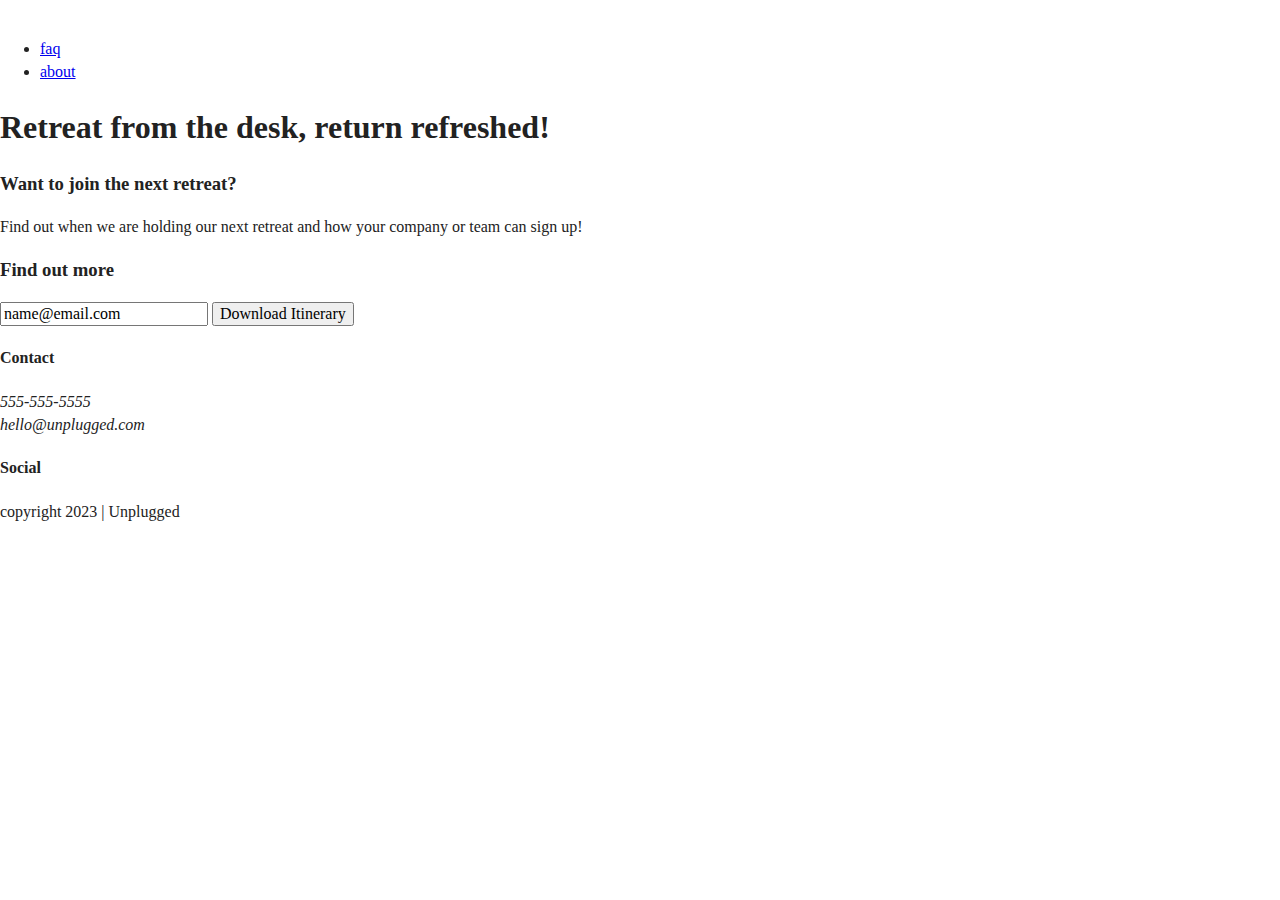
==== index.html @ 39cfd079 "code up half of the Homepage html" ====
<!doctype html>
<html class="no-js" lang="">

<head>
  <meta charset="utf-8">
  <title>Unplugged Retreat</title>
  <meta name="description" content="">
  <meta name="viewport" content="width=device-width, initial-scale=1">

  <meta property="og:title" content="">
  <meta property="og:type" content="">
  <meta property="og:url" content="">
  <meta property="og:image" content="">

  <link rel="manifest" href="site.webmanifest">
  <link rel="apple-touch-icon" href="icon.png">
  <!-- Place favicon.ico in the root directory -->

  <link rel="stylesheet" href="css/normalize.css">
  <link rel="stylesheet" href="css/main.css">

  <meta name="theme-color" content="#fafafa">
</head>

<body>

  <!-- Add your site or application content here -->

  <!-- header and navigation -->
  <header>
    <div class="content-wrapper">
      <a href="#">
        <img src="#" alt="">
      </a>
    <div class="header-divider">
      <nav>
        <ul>
          <li><a href="faq/index.html">faq</a></li>
          <li><a href="about/index.html">about</a></li>
        </ul>
      </nav>
    </div>
  </div>
  </header>
 
  <!-- header and navigation end here -->

  <!-- main, section and aside -->
  <main>
    <section class="hero-area">
      <div class="content-wrapper">
        <h1>Retreat from the desk, return refreshed!</h1>
      </div>
    </section>

    <aside>
      <div class="content-wrapper">
        <div class="form-description">
          <h3>Want to join the next retreat?</h3>
          <p>Find out when we are holding our next retreat and how your company or team can sign up!</p>
        </div>
        <div class="form">
          <h3>Find out more</h3>
          <input type="text" name="name" value="name@email.com">
          <input type="button" value="Download Itinerary">
        </div>
      </div>
    </aside>

  </main>
  <!--  main, section and aside end here-->
  <!-- footer -->
  <footer>
    <div class="content-wrapper">
      <div class="footer-content">
        <div class="contact">
          <h4>Contact</h4>
          <address>
            <p>
              555-555-5555 <br>
              hello@unplugged.com
            </p>
          </address>
        </div>
        <div class="social">
          <h4>Social</h4>
          <div class="social-icon">
            <p>
              <a href="#"></a>
            </p>
            <p>
              <a href="#"></a>
            </p>
            <p>
              <a href="#"></a>
            </p>
          </div>
        </div>
      </div>
      <div class="copyright">
        <p>copyright 2023 | Unplugged</p>
      </div>
    </div>
  </footer>
  <!-- footer end here -->
  

  <script src="js/vendor/modernizr-3.11.2.min.js"></script>
  <script src="js/plugins.js"></script>
  <script src="js/main.js"></script>

  <!-- Google Analytics: change UA-XXXXX-Y to be your site's ID. -->
  <script>
    window.ga = function () { ga.q.push(arguments) }; ga.q = []; ga.l = +new Date;
    ga('create', 'UA-XXXXX-Y', 'auto'); ga('set', 'anonymizeIp', true); ga('set', 'transport', 'beacon'); ga('send', 'pageview')
  </script>
  <script src="https://www.google-analytics.com/analytics.js" async></script>
</body>

</html>
---- css/main.css ----
/*! HTML5 Boilerplate v8.0.0 | MIT License | https://html5boilerplate.com/ */

/* main.css 2.1.0 | MIT License | https://github.com/h5bp/main.css#readme */
/*
 * What follows is the result of much research on cross-browser styling.
 * Credit left inline and big thanks to Nicolas Gallagher, Jonathan Neal,
 * Kroc Camen, and the H5BP dev community and team.
 */

/* ==========================================================================
   Base styles: opinionated defaults
   ========================================================================== */

html {
  color: #222;
  font-size: 1em;
  line-height: 1.4;
}

/*
 * Remove text-shadow in selection highlight:
 * https://twitter.com/miketaylr/status/12228805301
 *
 * Vendor-prefixed and regular ::selection selectors cannot be combined:
 * https://stackoverflow.com/a/16982510/7133471
 *
 * Customize the background color to match your design.
 */

::-moz-selection {
  background: #b3d4fc;
  text-shadow: none;
}

::selection {
  background: #b3d4fc;
  text-shadow: none;
}

/*
 * A better looking default horizontal rule
 */

hr {
  display: block;
  height: 1px;
  border: 0;
  border-top: 1px solid #ccc;
  margin: 1em 0;
  padding: 0;
}

/*
 * Remove the gap between audio, canvas, iframes,
 * images, videos and the bottom of their containers:
 * https://github.com/h5bp/html5-boilerplate/issues/440
 */

audio,
canvas,
iframe,
img,
svg,
video {
  vertical-align: middle;
}

/*
 * Remove default fieldset styles.
 */

fieldset {
  border: 0;
  margin: 0;
  padding: 0;
}

/*
 * Allow only vertical resizing of textareas.
 */

textarea {
  resize: vertical;
}

/* ==========================================================================
   Author's custom styles
   ========================================================================== */

/* ==========================================================================
   Helper classes
   ========================================================================== */

/*
 * Hide visually and from screen readers
 */

.hidden,
[hidden] {
  display: none !important;
}

/*
 * Hide only visually, but have it available for screen readers:
 * https://snook.ca/archives/html_and_css/hiding-content-for-accessibility
 *
 * 1. For long content, line feeds are not interpreted as spaces and small width
 *    causes content to wrap 1 word per line:
 *    https://medium.com/@jessebeach/beware-smushed-off-screen-accessible-text-5952a4c2cbfe
 */

.sr-only {
  border: 0;
  clip: rect(0, 0, 0, 0);
  height: 1px;
  margin: -1px;
  overflow: hidden;
  padding: 0;
  position: absolute;
  white-space: nowrap;
  width: 1px;
  /* 1 */
}

/*
 * Extends the .sr-only class to allow the element
 * to be focusable when navigated to via the keyboard:
 * https://www.drupal.org/node/897638
 */

.sr-only.focusable:active,
.sr-only.focusable:focus {
  clip: auto;
  height: auto;
  margin: 0;
  overflow: visible;
  position: static;
  white-space: inherit;
  width: auto;
}

/*
 * Hide visually and from screen readers, but maintain layout
 */

.invisible {
  visibility: hidden;
}

/*
 * Clearfix: contain floats
 *
 * For modern browsers
 * 1. The space content is one way to avoid an Opera bug when the
 *    `contenteditable` attribute is included anywhere else in the document.
 *    Otherwise it causes space to appear at the top and bottom of elements
 *    that receive the `clearfix` class.
 * 2. The use of `table` rather than `block` is only necessary if using
 *    `:before` to contain the top-margins of child elements.
 */

.clearfix::before,
.clearfix::after {
  content: " ";
  display: table;
}

.clearfix::after {
  clear: both;
}

/* ==========================================================================
   EXAMPLE Media Queries for Responsive Design.
   These examples override the primary ('mobile first') styles.
   Modify as content requires.
   ========================================================================== */

@media only screen and (min-width: 35em) {
  /* Style adjustments for viewports that meet the condition */
}

@media print,
  (-webkit-min-device-pixel-ratio: 1.25),
  (min-resolution: 1.25dppx),
  (min-resolution: 120dpi) {
  /* Style adjustments for high resolution devices */
}

/* ==========================================================================
   Print styles.
   Inlined to avoid the additional HTTP request:
   https://www.phpied.com/delay-loading-your-print-css/
   ========================================================================== */

@media print {
  *,
  *::before,
  *::after {
    background: #fff !important;
    color: #000 !important;
    /* Black prints faster */
    box-shadow: none !important;
    text-shadow: none !important;
  }

  a,
  a:visited {
    text-decoration: underline;
  }

  a[href]::after {
    content: " (" attr(href) ")";
  }

  abbr[title]::after {
    content: " (" attr(title) ")";
  }

  /*
   * Don't show links that are fragment identifiers,
   * or use the `javascript:` pseudo protocol
   */
  a[href^="#"]::after,
  a[href^="javascript:"]::after {
    content: "";
  }

  pre {
    white-space: pre-wrap !important;
  }

  pre,
  blockquote {
    border: 1px solid #999;
    page-break-inside: avoid;
  }

  /*
   * Printing Tables:
   * https://web.archive.org/web/20180815150934/http://css-discuss.incutio.com/wiki/Printing_Tables
   */
  thead {
    display: table-header-group;
  }

  tr,
  img {
    page-break-inside: avoid;
  }

  p,
  h2,
  h3 {
    orphans: 3;
    widows: 3;
  }

  h2,
  h3 {
    page-break-after: avoid;
  }
}
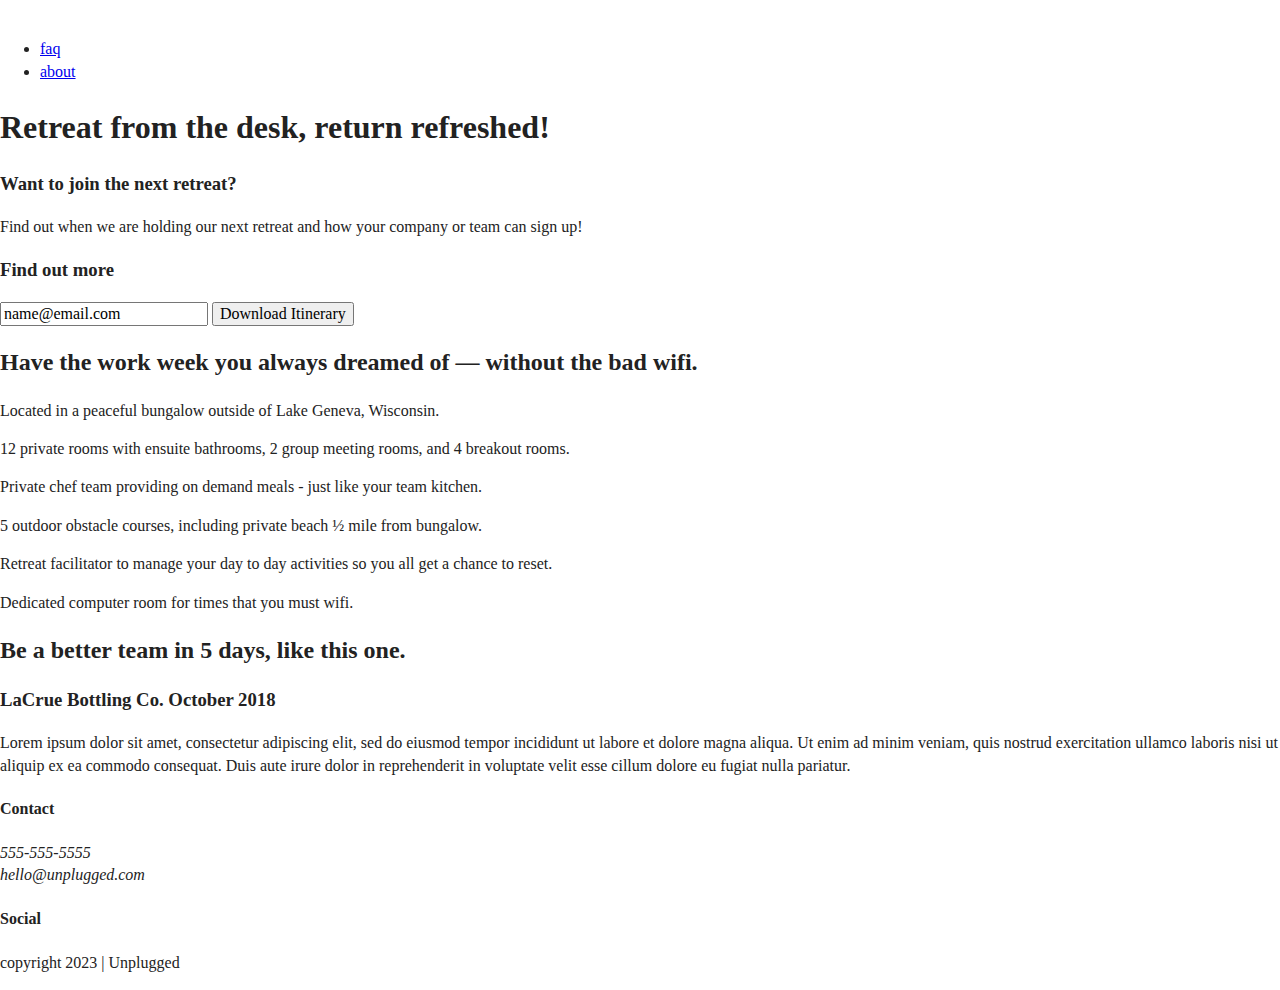
==== commit 09a93ed7: "finishing Homepage Html" ====
--- a/index.html
+++ b/index.html
@@ -67,6 +67,51 @@
       </div>
     </aside>
 
+    <section class="features">
+      <div class="content-wrapper">
+        <h2>Have the work week you always dreamed of — without the bad wifi.</h2>
+        <div class="features-items">
+          <article>
+            <p class="fontawesome-icons"></p>
+            <p class="features-items-description">Located in a peaceful bungalow outside of Lake Geneva, Wisconsin.</p>
+          </article>
+          <article>
+            <p class="fontawesome-icons"></p>
+            <p class="features-items-description">12 private rooms with ensuite bathrooms, 2 group meeting rooms, and 4 breakout rooms.
+            </p>
+          </article>
+          <article>
+            <p class="fontawesome-icons">Private chef team providing on demand meals - just like your team kitchen.</p>
+            <p class="features-items-description">5 outdoor obstacle courses, including private beach ½ mile from bungalow.
+            </p>
+          </article>
+          <article>
+            <p class="fontawesome-icons">Retreat facilitator to manage your day to day activities so you all get a chance to reset.
+            </p>
+            <p class="features-items-description">Dedicated computer room for times that you must wifi.</p>
+          </article>
+        </div>
+      </div>
+    </section>
+
+    <section class="reviews">
+      <div class="content-wrapper">
+        <h2>Be a better team in 5 days, like this one. </h2>
+        <article>
+          <h3>LaCrue Bottling Co.
+            October 2018</h3>
+            <p>Lorem ipsum dolor sit amet, consectetur adipiscing elit, sed do eiusmod tempor incididunt ut labore et dolore magna aliqua. Ut enim ad minim veniam, quis nostrud exercitation ullamco laboris nisi ut aliquip ex ea commodo consequat. Duis aute irure dolor in reprehenderit in voluptate velit esse cillum dolore eu fugiat nulla pariatur.
+            </p>
+        </article>
+      </div>
+
+    </section>
+    
+
+   
+
+
+
   </main>
   <!--  main, section and aside end here-->
   <!-- footer -->
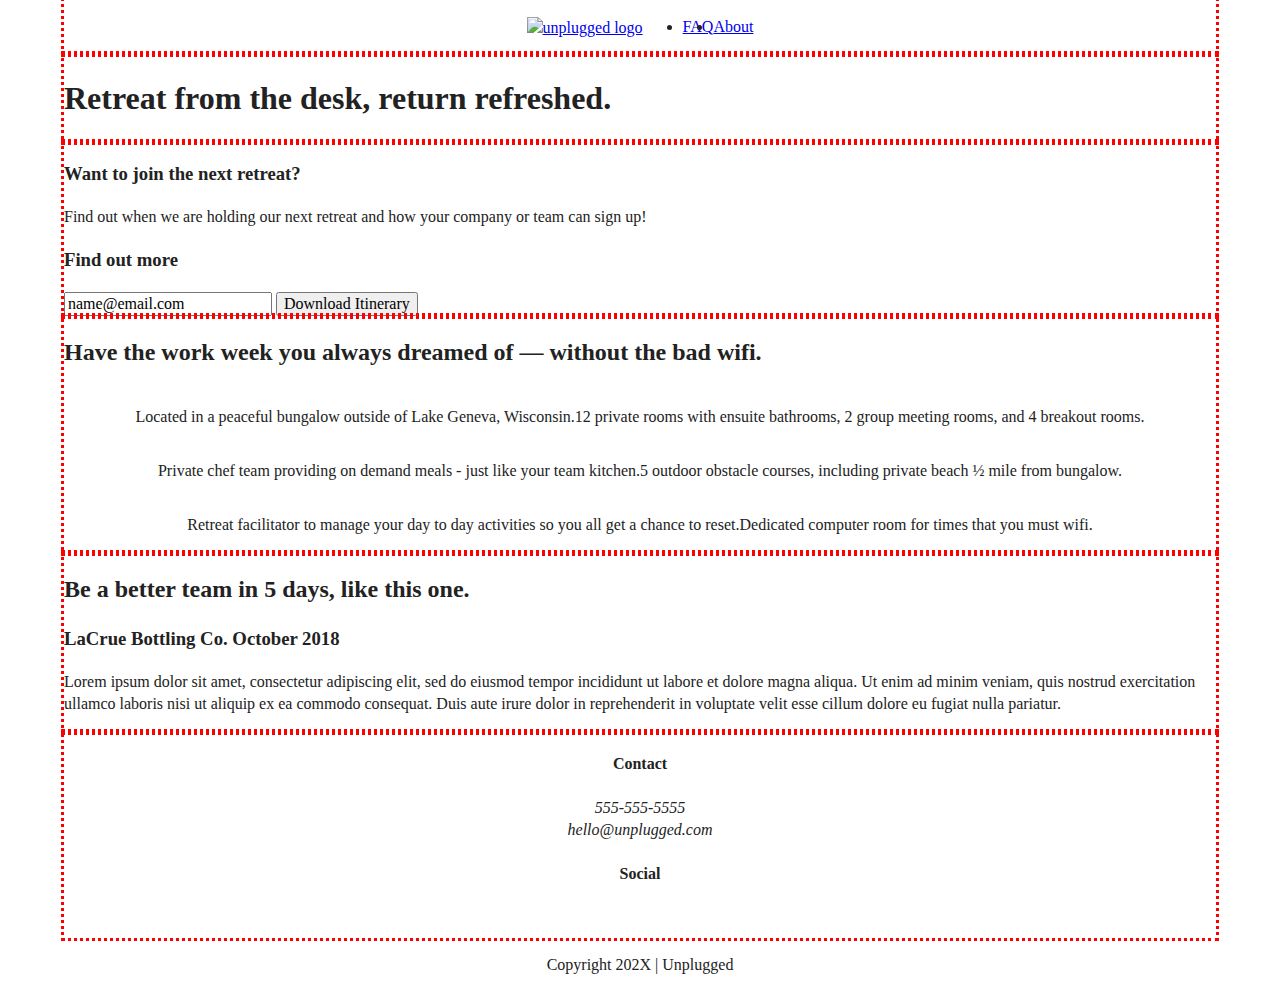
==== commit 7c18d3da: "style the layout with flexbox" ====
--- a/index.html
+++ b/index.html
@@ -1,16 +1,12 @@
 <!doctype html>
-<html class="no-js" lang="">
+<html class="no-js" lang="en">
 
 <head>
   <meta charset="utf-8">
+  <meta http-equiv="x-ua-compatible" content="ie=edge">
   <title>Unplugged Retreat</title>
   <meta name="description" content="">
-  <meta name="viewport" content="width=device-width, initial-scale=1">
-
-  <meta property="og:title" content="">
-  <meta property="og:type" content="">
-  <meta property="og:url" content="">
-  <meta property="og:image" content="">
+  <meta name="viewport" content="width=device-width, initial-scale=1, shrink-to-fit=no">
 
   <link rel="manifest" href="site.webmanifest">
   <link rel="apple-touch-icon" href="icon.png">
@@ -18,38 +14,34 @@
 
   <link rel="stylesheet" href="css/normalize.css">
   <link rel="stylesheet" href="css/main.css">
-
-  <meta name="theme-color" content="#fafafa">
 </head>
 
 <body>
+  <!--[if lte IE 9]>
+    <p class="browserupgrade">You are using an <strong>outdated</strong> browser. Please <a href="https://browsehappy.com/">upgrade your browser</a> to improve your experience and security.</p>
+  <![endif]-->
 
   <!-- Add your site or application content here -->
-
-  <!-- header and navigation -->
   <header>
     <div class="content-wrapper">
       <a href="#">
-        <img src="#" alt="">
+        <img src="" alt="unplugged logo">
       </a>
-    <div class="header-divider">
+      <div class="header-divider"></div>
       <nav>
         <ul>
-          <li><a href="faq/index.html">faq</a></li>
-          <li><a href="about/index.html">about</a></li>
+          <li><a href="faq/index.html">FAQ</a></li>
+          <li><a href="about/index.html">About</a></li>
         </ul>
       </nav>
     </div>
-  </div>
   </header>
- 
-  <!-- header and navigation end here -->
 
-  <!-- main, section and aside -->
   <main>
+
     <section class="hero-area">
       <div class="content-wrapper">
-        <h1>Retreat from the desk, return refreshed!</h1>
+        <h1>Retreat from the desk, return refreshed.</h1>
       </div>
     </section>
 
@@ -57,7 +49,9 @@
       <div class="content-wrapper">
         <div class="form-description">
           <h3>Want to join the next retreat?</h3>
-          <p>Find out when we are holding our next retreat and how your company or team can sign up!</p>
+          <p>
+            Find out when we are holding our next retreat and how your company or team can sign up!
+          </p>
         </div>
         <div class="form">
           <h3>Find out more</h3>
@@ -65,6 +59,7 @@
           <input type="button" value="Download Itinerary">
         </div>
       </div>
+      <!-- aside content wrapper ends -->
     </aside>
 
     <section class="features">
@@ -72,23 +67,46 @@
         <h2>Have the work week you always dreamed of — without the bad wifi.</h2>
         <div class="features-items">
           <article>
-            <p class="fontawesome-icons"></p>
-            <p class="features-items-description">Located in a peaceful bungalow outside of Lake Geneva, Wisconsin.</p>
-          </article>
-          <article>
-            <p class="fontawesome-icons"></p>
-            <p class="features-items-description">12 private rooms with ensuite bathrooms, 2 group meeting rooms, and 4 breakout rooms.
+            <p class="fontawesome-icon">
+            </p>
+            <p class="features-item-description">
+              Located in a peaceful bungalow outside of Lake Geneva, Wisconsin.
             </p>
           </article>
           <article>
-            <p class="fontawesome-icons">Private chef team providing on demand meals - just like your team kitchen.</p>
-            <p class="features-items-description">5 outdoor obstacle courses, including private beach ½ mile from bungalow.
+            <p class="fontawesome-icon">
+            </p>
+            <p class="features-item-description">
+              12 private rooms with ensuite bathrooms, 2 group meeting rooms, and 4 breakout rooms.
             </p>
           </article>
           <article>
-            <p class="fontawesome-icons">Retreat facilitator to manage your day to day activities so you all get a chance to reset.
+            <p class="fontawesome-icon">
             </p>
-            <p class="features-items-description">Dedicated computer room for times that you must wifi.</p>
+            <p class="features-item-description">
+              Private chef team providing on demand meals - just like your team kitchen.
+            </p>
+          </article>
+          <article>
+            <p class="fontawesome-icon">
+            </p>
+            <p class="features-item-description">
+              5 outdoor obstacle courses, including private beach ½ mile from bungalow.
+            </p>
+          </article>
+          <article>
+            <p class="fontawesome-icon">
+            </p>
+            <p class="features-item-description">
+              Retreat facilitator to manage your day to day activities so you all get a chance to reset.
+            </p>
+          </article>
+          <article>
+            <p class="fontawesome-icon">
+            </p>
+            <p class="features-item-description">
+              Dedicated computer room for times that you must wifi.
+            </p>
           </article>
         </div>
       </div>
@@ -96,25 +114,24 @@
 
     <section class="reviews">
       <div class="content-wrapper">
-        <h2>Be a better team in 5 days, like this one. </h2>
+        <h2>Be a better team in 5 days, like this one.</h2>
         <article>
-          <h3>LaCrue Bottling Co.
-            October 2018</h3>
-            <p>Lorem ipsum dolor sit amet, consectetur adipiscing elit, sed do eiusmod tempor incididunt ut labore et dolore magna aliqua. Ut enim ad minim veniam, quis nostrud exercitation ullamco laboris nisi ut aliquip ex ea commodo consequat. Duis aute irure dolor in reprehenderit in voluptate velit esse cillum dolore eu fugiat nulla pariatur.
+          <div>
+            <h3>LaCrue Bottling Co. October 2018</h3>
+            <p>
+              Lorem ipsum dolor sit amet, consectetur adipiscing elit, sed do eiusmod tempor incididunt ut labore et
+              dolore magna aliqua. Ut enim ad minim veniam, quis nostrud exercitation ullamco laboris nisi ut aliquip ex
+              ea commodo consequat. Duis aute irure dolor
+              in reprehenderit in voluptate velit esse cillum dolore eu fugiat nulla pariatur.
             </p>
+          </div>
         </article>
       </div>
-
     </section>
-    
-
-   
-
-
 
   </main>
-  <!--  main, section and aside end here-->
-  <!-- footer -->
+  <!-- main wrapper -->
+
   <footer>
     <div class="content-wrapper">
       <div class="footer-content">
@@ -122,44 +139,54 @@
           <h4>Contact</h4>
           <address>
             <p>
-              555-555-5555 <br>
+              555-555-5555<br>
               hello@unplugged.com
             </p>
           </address>
         </div>
         <div class="social">
           <h4>Social</h4>
-          <div class="social-icon">
+          <div class="social-icons">
             <p>
-              <a href="#"></a>
+              <a href="https://www.facebook.com/Skillcrush/" target="_blank"></a>
             </p>
             <p>
-              <a href="#"></a>
+              <a href="https://twitter.com/Skillcrush" target="_blank"></a>
             </p>
             <p>
-              <a href="#"></a>
+              <a href="https://www.instagram.com/skillcrush/" target="_blank"></a>
             </p>
           </div>
         </div>
       </div>
-      <div class="copyright">
-        <p>copyright 2023 | Unplugged</p>
-      </div>
+      <!-- footer content ends -->
+    </div>
+    <!--footer content-wrapper ends-->
+    <div class="copyright">
+      <p>Copyright 202X | Unplugged</p>
     </div>
   </footer>
-  <!-- footer end here -->
-  
 
-  <script src="js/vendor/modernizr-3.11.2.min.js"></script>
+  <script src="js/vendor/modernizr-3.6.0.min.js"></script>
+  <script src="https://code.jquery.com/jquery-3.3.1.min.js"
+    integrity="sha256-FgpCb/KJQlLNfOu91ta32o/NMZxltwRo8QtmkMRdAu8=" crossorigin="anonymous"></script>
+  <script>
+    window.jQuery || document.write('<script src="js/vendor/jquery-3.3.1.min.js"><\/script>')
+  </script>
   <script src="js/plugins.js"></script>
   <script src="js/main.js"></script>
 
   <!-- Google Analytics: change UA-XXXXX-Y to be your site's ID. -->
   <script>
-    window.ga = function () { ga.q.push(arguments) }; ga.q = []; ga.l = +new Date;
-    ga('create', 'UA-XXXXX-Y', 'auto'); ga('set', 'anonymizeIp', true); ga('set', 'transport', 'beacon'); ga('send', 'pageview')
+    window.ga = function () {
+      ga.q.push(arguments)
+    };
+    ga.q = [];
+    ga.l = +new Date;
+    ga('create', 'UA-XXXXX-Y', 'auto');
+    ga('send', 'pageview')
   </script>
-  <script src="https://www.google-analytics.com/analytics.js" async></script>
+  <script src="https://www.google-analytics.com/analytics.js" async defer></script>
 </body>
 
-</html>
+</html>--- a/css/main.css
+++ b/css/main.css
@@ -86,7 +86,115 @@
 /* ==========================================================================
    Author's custom styles
    ========================================================================== */
-
+   .content-wrapper {
+    outline: 3px dotted red;
+    width: 90%;
+   }
+   /*----------Base Header - Footer Styles-----*/
+   header {
+    display: flex;
+    justify-content: center;
+  }
+  
+  header .content-wrapper {
+    display: flex;
+    justify-content: center;
+    align-items: center;
+    flex-flow: row wrap;
+  }
+  
+  header nav ul {
+    display: flex;
+    justify-content: space-around;
+  }
+  
+  footer {
+    display: flex;
+    flex-direction: column;
+    align-items: center;
+    text-align: center;
+  }
+  
+  footer .social-icons {
+    display: flex;
+    justify-content: space-around;
+    align-items: center;
+  }
+  
+  footer .social-icons p {
+    display: flex;
+    justify-content: center;
+    align-items: center;
+  }
+  
+  
+  /* -------------------- Mobile Styles - Homepage -------------------- */
+  
+  /* Hero Area */
+  
+  .hero-area {
+    display: flex;
+    justify-content: center;
+  }
+  
+  /* Aside */
+  
+  aside {
+    display: flex;
+    justify-content: center;
+  }
+  
+  /* Features */
+  
+  .features {
+    display: flex;
+    justify-content: center;
+  }
+  
+  .features .features-items {
+    display: flex;
+    justify-content: center;
+    align-items: flex-start;
+    flex-flow: row wrap;
+  }
+  
+  /* Reviews */
+  
+  .reviews {
+    display: flex;
+    justify-content: center;
+  }
+  
+  /* ==========================================================================
+     About Page
+     ========================================================================== */
+  
+  .mission {
+    display: flex;
+    justify-content: center;
+  }
+  
+  .contact-section {
+    display: flex;
+    justify-content: center;
+  }
+  
+  /* ==========================================================================
+     FAQ Page
+     ========================================================================== */
+  
+  .faq {
+    display: flex;
+    justify-content: center;
+  }
+  
+  .faq .content-wrapper {
+    display: flex;
+    justify-content: center;
+    align-items: flex-start;
+    flex-flow: row wrap;
+  }
+  
 /* ==========================================================================
    Helper classes
    ========================================================================== */
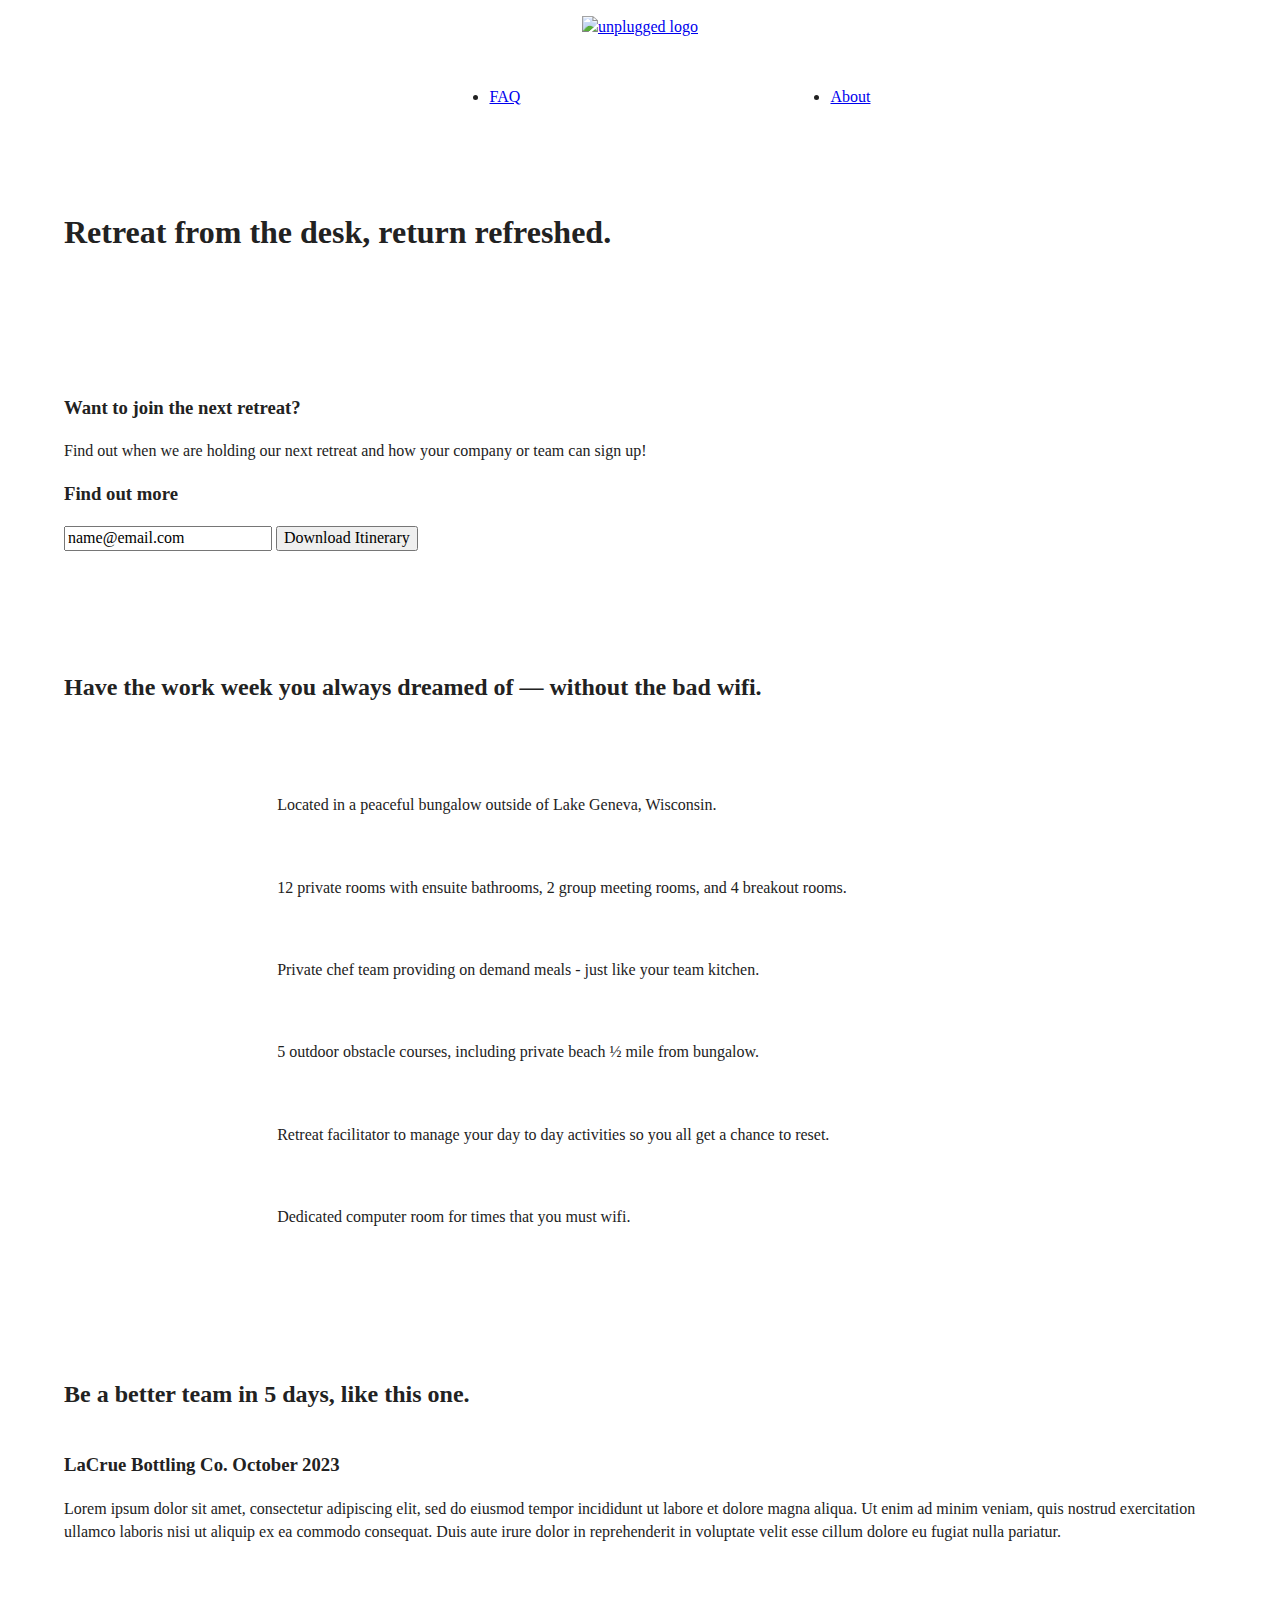
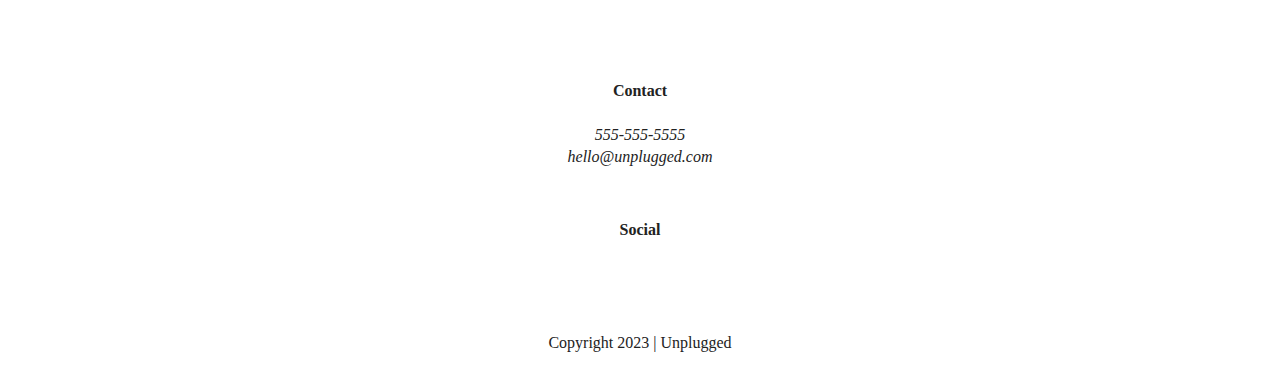
==== commit 13647445: "formating the mobile layout" ====
--- a/index.html
+++ b/index.html
@@ -117,7 +117,7 @@
         <h2>Be a better team in 5 days, like this one.</h2>
         <article>
           <div>
-            <h3>LaCrue Bottling Co. October 2018</h3>
+            <h3>LaCrue Bottling Co. October 2023</h3>
             <p>
               Lorem ipsum dolor sit amet, consectetur adipiscing elit, sed do eiusmod tempor incididunt ut labore et
               dolore magna aliqua. Ut enim ad minim veniam, quis nostrud exercitation ullamco laboris nisi ut aliquip ex
@@ -163,7 +163,7 @@
     </div>
     <!--footer content-wrapper ends-->
     <div class="copyright">
-      <p>Copyright 202X | Unplugged</p>
+      <p>Copyright 2023 | Unplugged</p>
     </div>
   </footer>
 
--- a/css/main.css
+++ b/css/main.css
@@ -1,6 +1,5 @@
-/*! HTML5 Boilerplate v8.0.0 | MIT License | https://html5boilerplate.com/ */
+/*! HTML5 Boilerplate v6.1.0 | MIT License | https://html5boilerplate.com/ */
 
-/* main.css 2.1.0 | MIT License | https://github.com/h5bp/main.css#readme */
 /*
  * What follows is the result of much research on cross-browser styling.
  * Credit left inline and big thanks to Nicolas Gallagher, Jonathan Neal,
@@ -11,89 +10,102 @@
    Base styles: opinionated defaults
    ========================================================================== */
 
-html {
-  color: #222;
-  font-size: 1em;
-  line-height: 1.4;
-}
-
-/*
- * Remove text-shadow in selection highlight:
- * https://twitter.com/miketaylr/status/12228805301
- *
- * Vendor-prefixed and regular ::selection selectors cannot be combined:
- * https://stackoverflow.com/a/16982510/7133471
- *
- * Customize the background color to match your design.
- */
-
-::-moz-selection {
-  background: #b3d4fc;
-  text-shadow: none;
-}
-
-::selection {
-  background: #b3d4fc;
-  text-shadow: none;
-}
-
-/*
- * A better looking default horizontal rule
- */
-
-hr {
-  display: block;
-  height: 1px;
-  border: 0;
-  border-top: 1px solid #ccc;
-  margin: 1em 0;
-  padding: 0;
-}
-
-/*
- * Remove the gap between audio, canvas, iframes,
- * images, videos and the bottom of their containers:
- * https://github.com/h5bp/html5-boilerplate/issues/440
- */
-
-audio,
-canvas,
-iframe,
-img,
-svg,
-video {
-  vertical-align: middle;
-}
-
-/*
- * Remove default fieldset styles.
- */
-
-fieldset {
-  border: 0;
-  margin: 0;
-  padding: 0;
-}
-
-/*
- * Allow only vertical resizing of textareas.
- */
-
-textarea {
-  resize: vertical;
-}
-
-/* ==========================================================================
-   Author's custom styles
-   ========================================================================== */
-   .content-wrapper {
-    outline: 3px dotted red;
+   html {
+    color: #222;
+    font-size: 1em;
+    line-height: 1.4;
+  }
+  
+  /*
+   * Remove text-shadow in selection highlight:
+   * https://twitter.com/miketaylr/status/12228805301
+   *
+   * Vendor-prefixed and regular ::selection selectors cannot be combined:
+   * https://stackoverflow.com/a/16982510/7133471
+   *
+   * Customize the background color to match your design.
+   */
+  
+  ::-moz-selection {
+    background: #b3d4fc;
+    text-shadow: none;
+  }
+  
+  ::selection {
+    background: #b3d4fc;
+    text-shadow: none;
+  }
+  
+  /*
+   * A better looking default horizontal rule
+   */
+  
+  hr {
+    display: block;
+    height: 1px;
+    border: 0;
+    border-top: 1px solid #ccc;
+    margin: 1em 0;
+    padding: 0;
+  }
+  
+  /*
+   * Remove the gap between audio, canvas, iframes,
+   * images, videos and the bottom of their containers:
+   * https://github.com/h5bp/html5-boilerplate/issues/440
+   */
+  
+  audio,
+  canvas,
+  iframe,
+  img,
+  svg,
+  video {
+    vertical-align: middle;
+  }
+  
+  /*
+   * Remove default fieldset styles.
+   */
+  
+  fieldset {
+    border: 0;
+    margin: 0;
+    padding: 0;
+  }
+  
+  /*
+   * Allow only vertical resizing of textareas.
+   */
+  
+  textarea {
+    resize: vertical;
+  }
+  
+  /* ==========================================================================
+     Browser Upgrade Prompt
+     ========================================================================== */
+  
+  .browserupgrade {
+    margin: 0.2em 0;
+    background: #ccc;
+    color: #000;
+    padding: 0.2em 0;
+  }
+  
+  /* ==========================================================================
+     Author's custom styles
+     ========================================================================== */
+  .content-wrapper {
     width: 90%;
-   }
-   /*----------Base Header - Footer Styles-----*/
-   header {
-    display: flex;
-    justify-content: center;
+    margin: 50px 0;
+  }
+  
+  /* -------------------- Base Header - Footer Styles -------------------- */
+  header {
+    display: flex;
+    justify-content: center;
+    padding: 15px 0;
   }
   
   header .content-wrapper {
@@ -101,11 +113,23 @@
     justify-content: center;
     align-items: center;
     flex-flow: row wrap;
+    margin: 0;
+  }
+  
+  .header-divider {
+    width: 100%;
+    height: 1px;
+    margin: 10px 0 20px 0;
+  }
+  
+  header nav {
+    width: 60%;
   }
   
   header nav ul {
     display: flex;
     justify-content: space-around;
+    width: 100%;
   }
   
   footer {
@@ -115,6 +139,18 @@
     text-align: center;
   }
   
+  footer p {
+    margin: 0;
+  }
+  
+  footer .content-wrapper {
+    width: 55%;
+  }
+  
+  footer .contact {
+    margin-bottom: 50px;
+  }
+  
   footer .social-icons {
     display: flex;
     justify-content: space-around;
@@ -127,6 +163,9 @@
     align-items: center;
   }
   
+  footer .copyright {
+    margin: 20px 0;
+  }
   
   /* -------------------- Mobile Styles - Homepage -------------------- */
   
@@ -149,6 +188,15 @@
   .features {
     display: flex;
     justify-content: center;
+  }
+  
+  .features h2 {
+    margin-bottom: 60px;
+  }
+  
+  .features article {
+    width: 63%;
+    margin: 30px 0;
   }
   
   .features .features-items {
@@ -158,6 +206,10 @@
     flex-flow: row wrap;
   }
   
+  .features p {
+    margin: 0;
+  }
+  
   /* Reviews */
   
   .reviews {
@@ -165,6 +217,15 @@
     justify-content: center;
   }
   
+  .reviews h2 {
+    margin-bottom: 40px;
+  }
+  
+  .reviews h3 {
+    width: 55%;
+    margin: 20px 0;
+  }
+  
   /* ==========================================================================
      About Page
      ========================================================================== */
@@ -177,6 +238,10 @@
   .contact-section {
     display: flex;
     justify-content: center;
+  }
+  
+  .contact-content p {
+    margin: 0;
   }
   
   /* ==========================================================================
@@ -193,179 +258,192 @@
     justify-content: center;
     align-items: flex-start;
     flex-flow: row wrap;
-  }
-  
-/* ==========================================================================
-   Helper classes
-   ========================================================================== */
-
-/*
- * Hide visually and from screen readers
- */
-
-.hidden,
-[hidden] {
-  display: none !important;
-}
-
-/*
- * Hide only visually, but have it available for screen readers:
- * https://snook.ca/archives/html_and_css/hiding-content-for-accessibility
- *
- * 1. For long content, line feeds are not interpreted as spaces and small width
- *    causes content to wrap 1 word per line:
- *    https://medium.com/@jessebeach/beware-smushed-off-screen-accessible-text-5952a4c2cbfe
- */
-
-.sr-only {
-  border: 0;
-  clip: rect(0, 0, 0, 0);
-  height: 1px;
-  margin: -1px;
-  overflow: hidden;
-  padding: 0;
-  position: absolute;
-  white-space: nowrap;
-  width: 1px;
-  /* 1 */
-}
-
-/*
- * Extends the .sr-only class to allow the element
- * to be focusable when navigated to via the keyboard:
- * https://www.drupal.org/node/897638
- */
-
-.sr-only.focusable:active,
-.sr-only.focusable:focus {
-  clip: auto;
-  height: auto;
-  margin: 0;
-  overflow: visible;
-  position: static;
-  white-space: inherit;
-  width: auto;
-}
-
-/*
- * Hide visually and from screen readers, but maintain layout
- */
-
-.invisible {
-  visibility: hidden;
-}
-
-/*
- * Clearfix: contain floats
- *
- * For modern browsers
- * 1. The space content is one way to avoid an Opera bug when the
- *    `contenteditable` attribute is included anywhere else in the document.
- *    Otherwise it causes space to appear at the top and bottom of elements
- *    that receive the `clearfix` class.
- * 2. The use of `table` rather than `block` is only necessary if using
- *    `:before` to contain the top-margins of child elements.
- */
-
-.clearfix::before,
-.clearfix::after {
-  content: " ";
-  display: table;
-}
-
-.clearfix::after {
-  clear: both;
-}
-
-/* ==========================================================================
-   EXAMPLE Media Queries for Responsive Design.
-   These examples override the primary ('mobile first') styles.
-   Modify as content requires.
-   ========================================================================== */
-
-@media only screen and (min-width: 35em) {
-  /* Style adjustments for viewports that meet the condition */
-}
-
-@media print,
+    margin: 50px 0 0 0;
+  }
+  
+  .faq h2 {
+    margin-bottom: 40px;
+  }
+  
+  .faq-content {
+    margin-bottom: 50px;
+  }
+  
+  
+  /* ==========================================================================
+     Helper classes
+     ========================================================================== */
+  
+  /*
+   * Hide visually and from screen readers
+   */
+  
+  .hidden {
+    display: none !important;
+  }
+  
+  /*
+   * Hide only visually, but have it available for screen readers:
+   * https://snook.ca/archives/html_and_css/hiding-content-for-accessibility
+   *
+   * 1. For long content, line feeds are not interpreted as spaces and small width
+   *    causes content to wrap 1 word per line:
+   *    https://medium.com/@jessebeach/beware-smushed-off-screen-accessible-text-5952a4c2cbfe
+   */
+  
+  .visuallyhidden {
+    border: 0;
+    clip: rect(0 0 0 0);
+    height: 1px;
+    margin: -1px;
+    overflow: hidden;
+    padding: 0;
+    position: absolute;
+    width: 1px;
+    white-space: nowrap;
+    /* 1 */
+  }
+  
+  /*
+   * Extends the .visuallyhidden class to allow the element
+   * to be focusable when navigated to via the keyboard:
+   * https://www.drupal.org/node/897638
+   */
+  
+  .visuallyhidden.focusable:active,
+  .visuallyhidden.focusable:focus {
+    clip: auto;
+    height: auto;
+    margin: 0;
+    overflow: visible;
+    position: static;
+    width: auto;
+    white-space: inherit;
+  }
+  
+  /*
+   * Hide visually and from screen readers, but maintain layout
+   */
+  
+  .invisible {
+    visibility: hidden;
+  }
+  
+  /*
+   * Clearfix: contain floats
+   *
+   * For modern browsers
+   * 1. The space content is one way to avoid an Opera bug when the
+   *    `contenteditable` attribute is included anywhere else in the document.
+   *    Otherwise it causes space to appear at the top and bottom of elements
+   *    that receive the `clearfix` class.
+   * 2. The use of `table` rather than `block` is only necessary if using
+   *    `:before` to contain the top-margins of child elements.
+   */
+  
+  .clearfix:before,
+  .clearfix:after {
+    content: " ";
+    /* 1 */
+    display: table;
+    /* 2 */
+  }
+  
+  .clearfix:after {
+    clear: both;
+  }
+  
+  /* ==========================================================================
+     EXAMPLE Media Queries for Responsive Design.
+     These examples override the primary ('mobile first') styles.
+     Modify as content requires.
+     ========================================================================== */
+  
+  @media only screen and (min-width: 35em) {
+    /* Style adjustments for viewports that meet the condition */
+  }
+  
+  @media print,
   (-webkit-min-device-pixel-ratio: 1.25),
   (min-resolution: 1.25dppx),
   (min-resolution: 120dpi) {
-  /* Style adjustments for high resolution devices */
-}
-
-/* ==========================================================================
-   Print styles.
-   Inlined to avoid the additional HTTP request:
-   https://www.phpied.com/delay-loading-your-print-css/
-   ========================================================================== */
-
-@media print {
-  *,
-  *::before,
-  *::after {
-    background: #fff !important;
-    color: #000 !important;
-    /* Black prints faster */
-    box-shadow: none !important;
-    text-shadow: none !important;
-  }
-
-  a,
-  a:visited {
-    text-decoration: underline;
-  }
-
-  a[href]::after {
-    content: " (" attr(href) ")";
-  }
-
-  abbr[title]::after {
-    content: " (" attr(title) ")";
-  }
-
-  /*
-   * Don't show links that are fragment identifiers,
-   * or use the `javascript:` pseudo protocol
-   */
-  a[href^="#"]::after,
-  a[href^="javascript:"]::after {
-    content: "";
-  }
-
-  pre {
-    white-space: pre-wrap !important;
-  }
-
-  pre,
-  blockquote {
-    border: 1px solid #999;
-    page-break-inside: avoid;
-  }
-
-  /*
-   * Printing Tables:
-   * https://web.archive.org/web/20180815150934/http://css-discuss.incutio.com/wiki/Printing_Tables
-   */
-  thead {
-    display: table-header-group;
-  }
-
-  tr,
-  img {
-    page-break-inside: avoid;
-  }
-
-  p,
-  h2,
-  h3 {
-    orphans: 3;
-    widows: 3;
-  }
-
-  h2,
-  h3 {
-    page-break-after: avoid;
-  }
-}
-
+    /* Style adjustments for high resolution devices */
+  }
+  
+  /* ==========================================================================
+     Print styles.
+     Inlined to avoid the additional HTTP request:
+     https://www.phpied.com/delay-loading-your-print-css/
+     ========================================================================== */
+  
+  @media print {
+  
+    *,
+    *:before,
+    *:after {
+      background: transparent !important;
+      color: #000 !important;
+      /* Black prints faster */
+      -webkit-box-shadow: none !important;
+      box-shadow: none !important;
+      text-shadow: none !important;
+    }
+  
+    a,
+    a:visited {
+      text-decoration: underline;
+    }
+  
+    a[href]:after {
+      content: " ("attr(href) ")";
+    }
+  
+    abbr[title]:after {
+      content: " ("attr(title) ")";
+    }
+  
+    /*
+       * Don't show links that are fragment identifiers,
+       * or use the `javascript:` pseudo protocol
+       */
+    a[href^="#"]:after,
+    a[href^="javascript:"]:after {
+      content: "";
+    }
+  
+    pre {
+      white-space: pre-wrap !important;
+    }
+  
+    pre,
+    blockquote {
+      border: 1px solid #999;
+      page-break-inside: avoid;
+    }
+  
+    /*
+       * Printing Tables:
+       * http://css-discuss.incutio.com/wiki/Printing_Tables
+       */
+    thead {
+      display: table-header-group;
+    }
+  
+    tr,
+    img {
+      page-break-inside: avoid;
+    }
+  
+    p,
+    h2,
+    h3 {
+      orphans: 3;
+      widows: 3;
+    }
+  
+    h2,
+    h3 {
+      page-break-after: avoid;
+    }
+  }
+  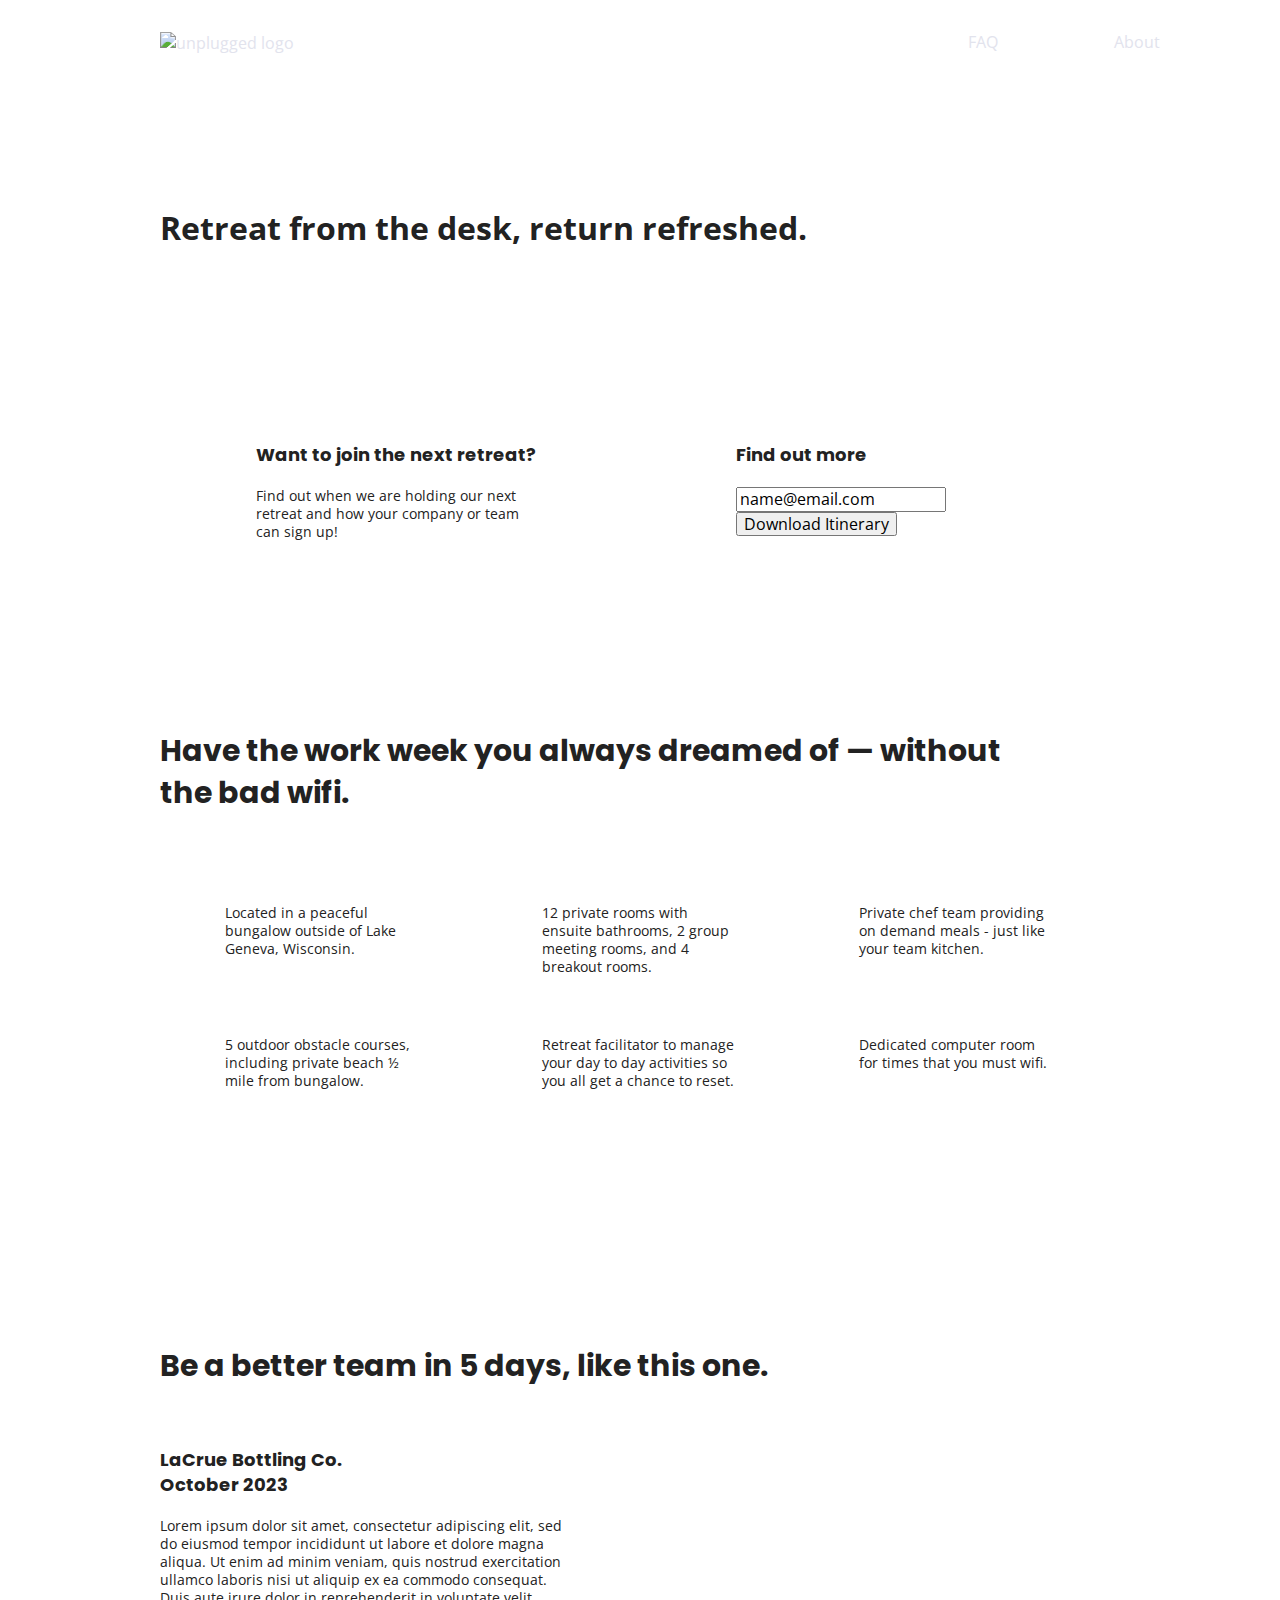
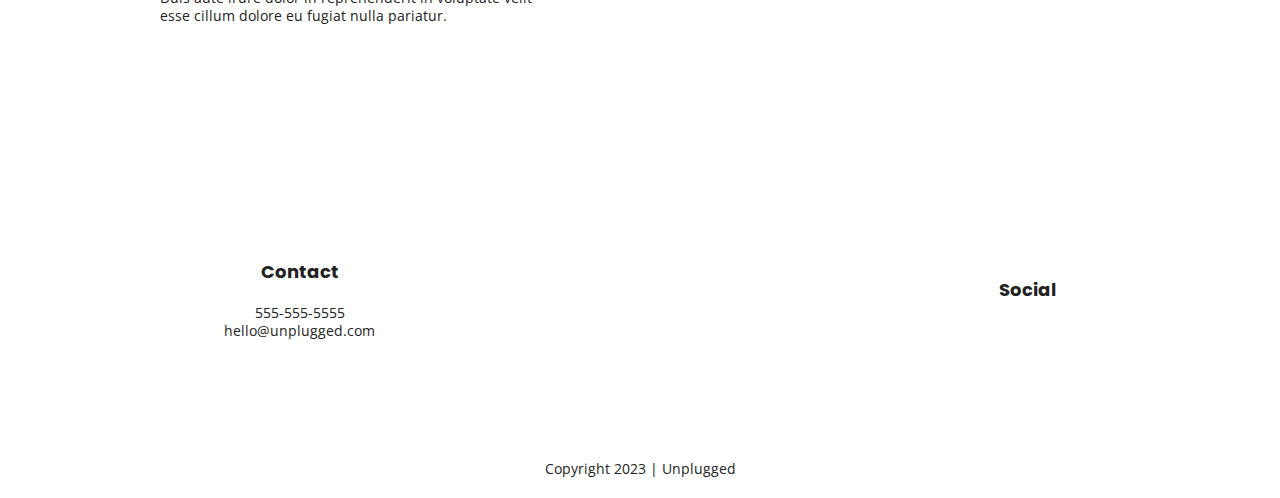
==== commit 8771e68d: "Implementing the text styles" ====
--- a/index.html
+++ b/index.html
@@ -11,6 +11,8 @@
   <link rel="manifest" href="site.webmanifest">
   <link rel="apple-touch-icon" href="icon.png">
   <!-- Place favicon.ico in the root directory -->
+<!-- Google Fonts -->
+<link href="https://fonts.googleapis.com/css?family=Open+Sans:400,700|Poppins:500,700" rel="stylesheet">
 
   <link rel="stylesheet" href="css/normalize.css">
   <link rel="stylesheet" href="css/main.css">
--- a/css/main.css
+++ b/css/main.css
@@ -96,12 +96,65 @@
   /* ==========================================================================
      Author's custom styles
      ========================================================================== */
+     
+/* General Styles */
+ 
+html {
+  font-size: 1rem;
+}
+
+ 
+body {
+  font-family: 'Open Sans', sans-serif;
+  font-size: 1em;
+  text-align: left;
+}
+ 
+ul, 
+ol {
+  list-style-type: none;
+}
+ 
+a {
+	color: #e2e3ed;
+  text-decoration: none;
+}
+ 
+h2 {
+  font-family: 'Poppins', sans-serif;
+  font-size: 1.875em;
+}
+
+h3, 
+h4 {
+  font-family: 'Poppins', sans-serif;
+  margin: 20px 0;
+  font-size: 1.125em;
+}
+ 
+p {
+	font-size: .875em;
+  line-height: 1.285;
+}
+ 
+img {
+ 
+}
+ 
+figure {
+ 
+}
+ 
+address {
+  font-style: normal;
+}
   .content-wrapper {
     width: 90%;
     margin: 50px 0;
   }
   
   /* -------------------- Base Header - Footer Styles -------------------- */
+  
   header {
     display: flex;
     justify-content: center;
@@ -109,11 +162,11 @@
   }
   
   header .content-wrapper {
+    margin: 0;
     display: flex;
     justify-content: center;
     align-items: center;
     flex-flow: row wrap;
-    margin: 0;
   }
   
   .header-divider {
@@ -268,7 +321,6 @@
   .faq-content {
     margin-bottom: 50px;
   }
-  
   
   /* ==========================================================================
      Helper classes
@@ -359,15 +411,195 @@
      Modify as content requires.
      ========================================================================== */
   
-  @media only screen and (min-width: 35em) {
-    /* Style adjustments for viewports that meet the condition */
-  }
-  
-  @media print,
-  (-webkit-min-device-pixel-ratio: 1.25),
-  (min-resolution: 1.25dppx),
-  (min-resolution: 120dpi) {
-    /* Style adjustments for high resolution devices */
+  @media only screen and (min-width:768px) {
+    /*Tablet styles here*/
+  
+    /* General styles */
+    .content-wrapper {
+      max-width: 640px;
+      margin: 100px 0;
+    }
+  
+    /* Header */
+    header {
+      padding: 33px 0;
+    }
+  
+    header .content-wrapper {
+      width: 100%;
+      justify-content: space-between;
+    }
+  
+    header nav {
+      width: 20%;
+    }
+  
+    header nav ul {
+      justify-content: space-between;
+    }
+  
+    .header-divider {
+      display: none;
+    }
+  
+    /* Hero Area */
+  
+    /* Aside */
+    aside .content-wrapper {
+      margin: 50px 0;
+      display: flex;
+      justify-content: space-between;
+      align-content: flex-start;
+    }
+  
+    aside .content-wrapper .form-description,
+    aside .content-wrapper .form {
+      width: 40%;
+      margin: 0;
+    }
+  
+    /* Features */
+    .features article {
+      display: flex;
+      align-items: center;
+      flex-flow: column wrap;
+      flex-basis: 50%;
+    }
+  
+    .features .features-item-description {
+      width: 62%;
+    }
+  
+    /* Reviews */
+    .reviews article {
+      display: flex;
+      justify-content: space-between;
+    }
+  
+    .reviews article div {
+      width: 49%;
+    }
+  
+    /* Footer */
+    footer .content-wrapper {
+      width: 65%;
+    }
+  
+    .footer-content {
+      display: flex;
+      justify-content: space-between;
+      align-items: center;
+    }
+  
+    footer .contact {
+      margin-bottom: 0;
+    }
+  
+    footer .copyright {
+      width: 100%;
+    }
+  
+    /* ==========================================================================
+     About Page
+     ========================================================================== */
+  
+    .mission-content {
+      display: flex;
+      justify-content: space-between;
+      align-items: flex-start;
+      padding-top: 20px;
+    }
+  
+    .mission-content p {
+      width: 45%;
+    }
+  
+    .contact-section .content-wrapper h2 {
+      width: 80%;
+    }
+  
+    .contact-content {
+      display: flex;
+      justify-content: space-between;
+      align-items: flex-start;
+    }
+  
+    /* ==========================================================================
+     FAQ Page
+     ========================================================================== */
+  
+    .faq .content-wrapper {
+      justify-content: space-between;
+    }
+  
+    .faq-content {
+      flex-basis: 45%;
+    }
+  
+    .faq h2 {
+      width: 100%;
+    }
+  }
+  
+  @media only screen and (min-width:1200px) {
+    /*Desktop styles here*/
+  
+    /* General styles */
+    .content-wrapper {
+      max-width: 960px;
+    }
+  
+    /* Header */
+    header {
+      padding: 15px 0;
+    }
+  
+    /* Hero */
+    .hero-area h1 {
+      width: 80%;
+    }
+  
+    /* Aside */
+    aside .content-wrapper {
+      justify-content: space-around;
+    }
+  
+    aside .content-wrapper .form-description,
+    aside .content-wrapper .form {
+      width: 30%;
+    }
+  
+    /* Features */
+  
+    .features h2 {
+      width: 90%;
+    }
+  
+    .features article {
+      flex-basis: 33%;
+    }
+  
+    /* Reviews */
+    .reviews article div {
+      width: 42%;
+    }
+  
+    /* ==========================================================================
+    About Page
+    ========================================================================== */
+  
+    .mission h2,
+    .contact-section .content-wrapper h2 {
+      width: 95%;
+    }
+  
+    /* ==========================================================================
+    FAQ Page
+    ========================================================================== */
+    .faq h2 {
+      width: 100%;
+    }
+  
   }
   
   /* ==========================================================================
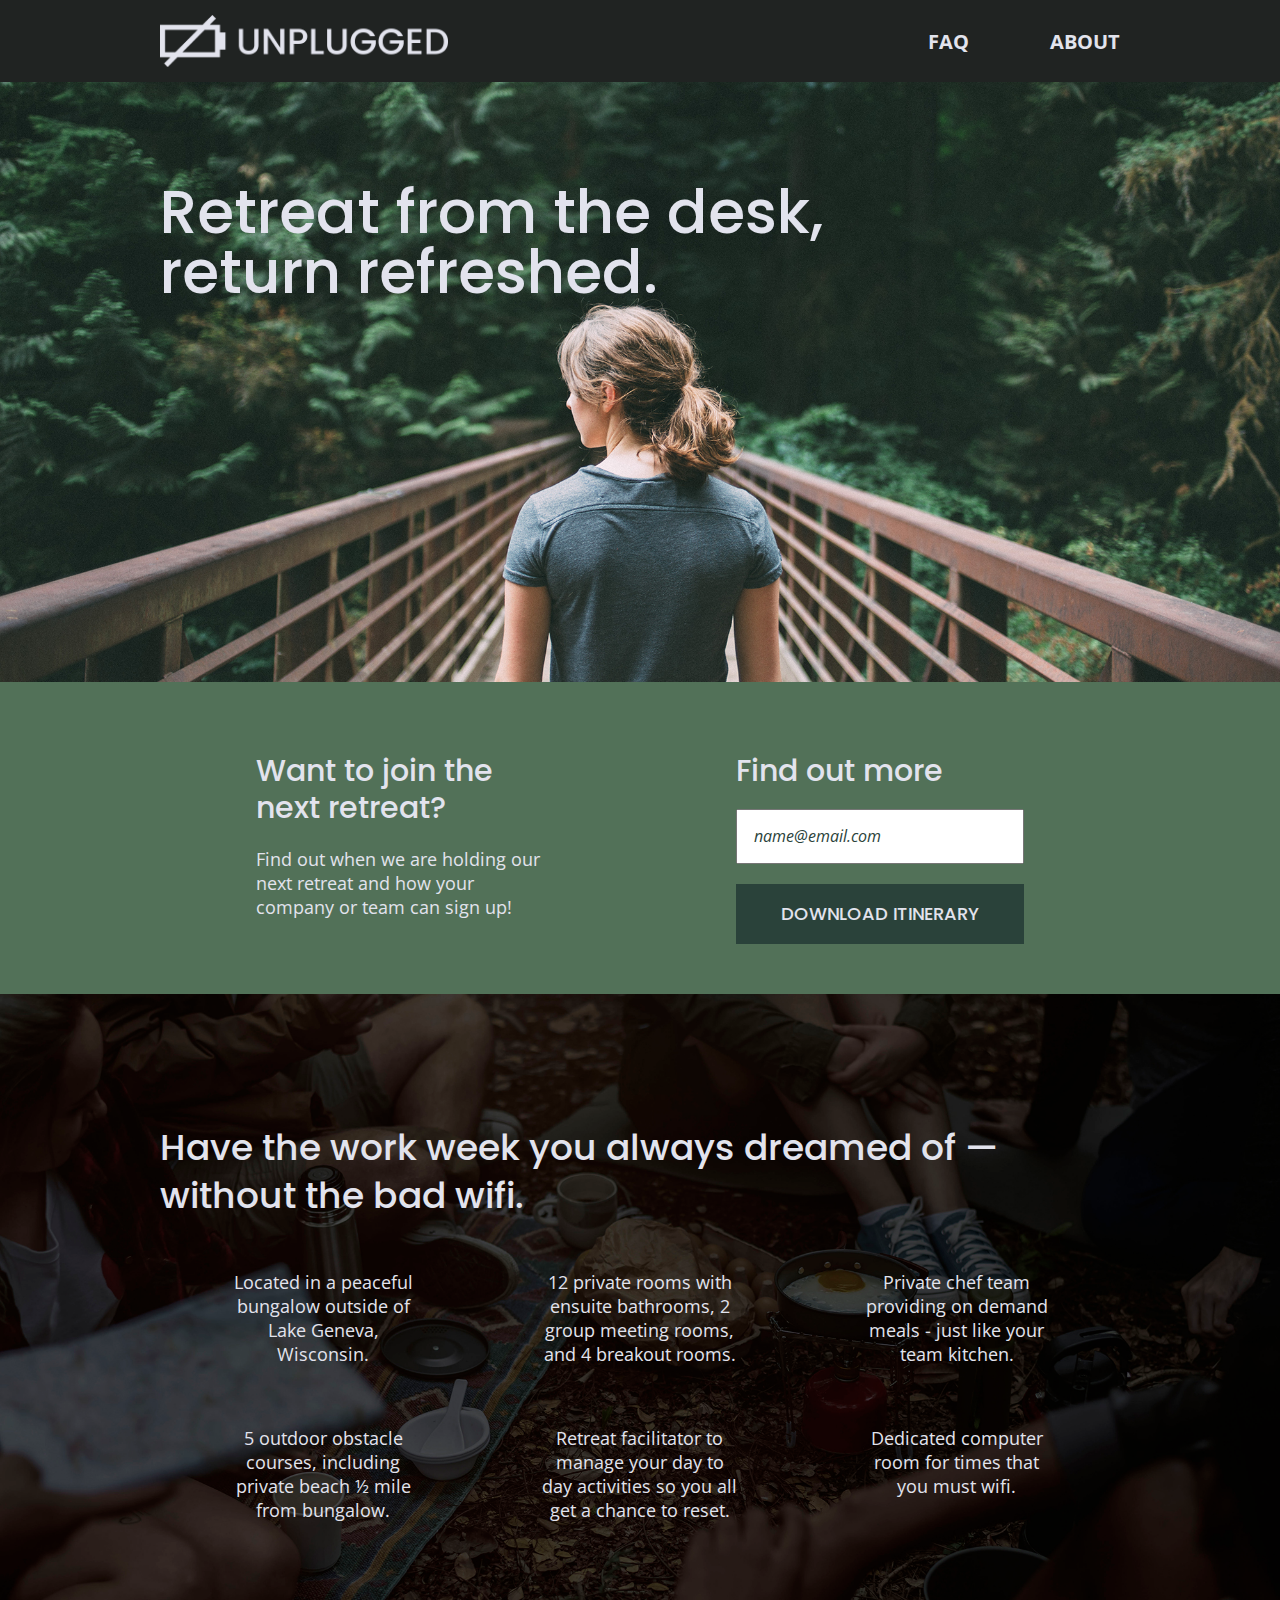
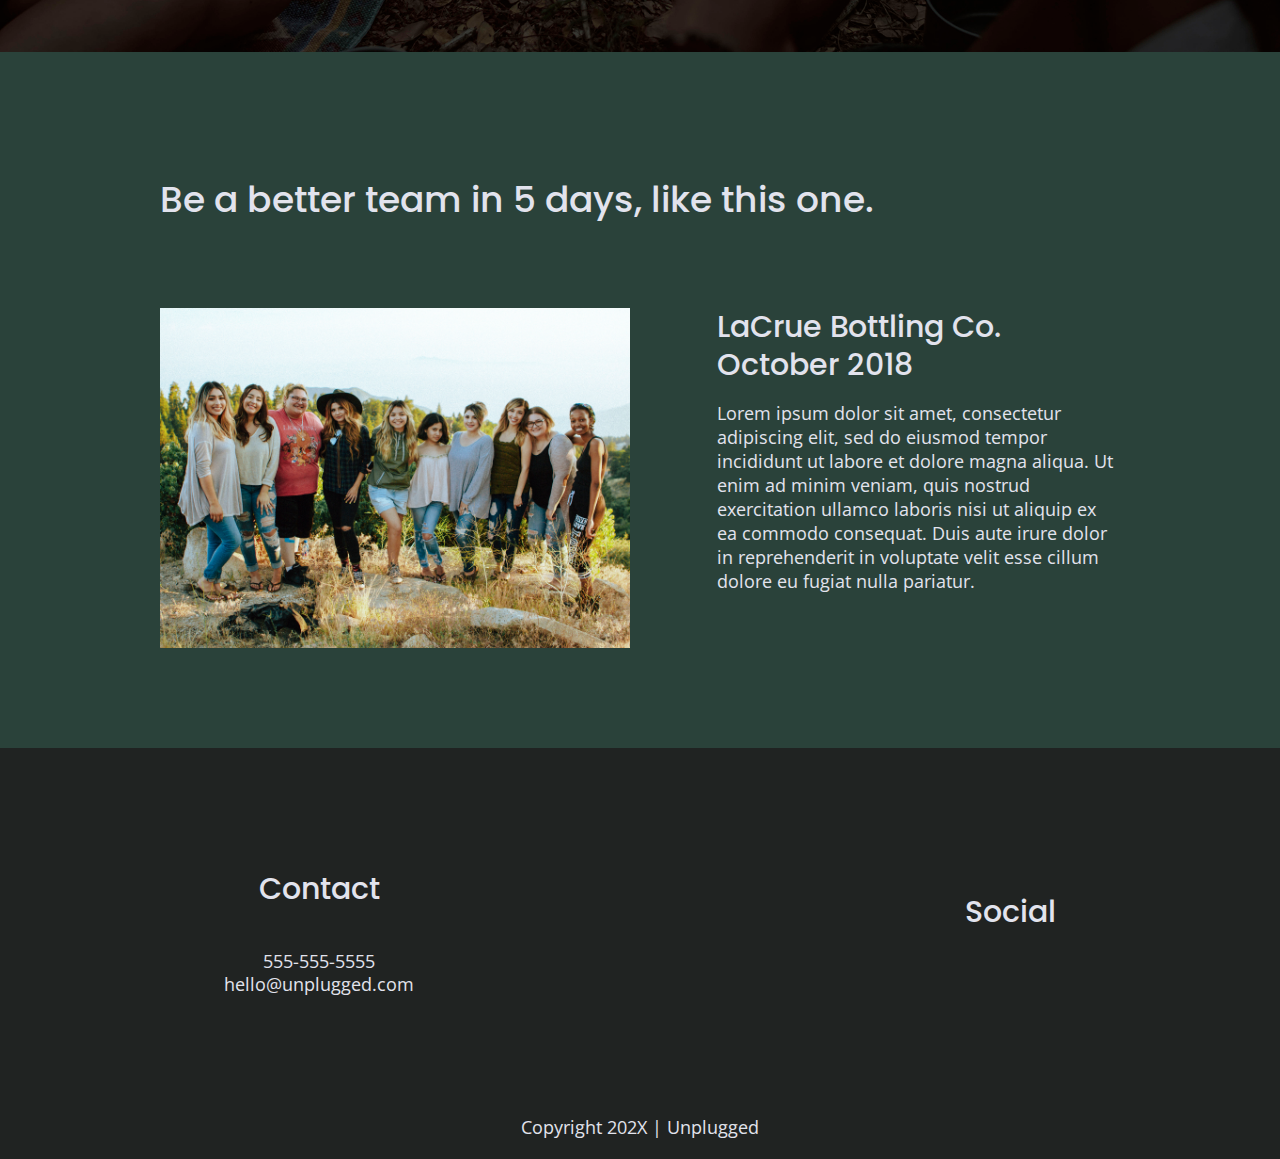
==== commit 2f974552: "Responsify those Images" ====
--- a/index.html
+++ b/index.html
@@ -11,9 +11,8 @@
   <link rel="manifest" href="site.webmanifest">
   <link rel="apple-touch-icon" href="icon.png">
   <!-- Place favicon.ico in the root directory -->
-<!-- Google Fonts -->
-<link href="https://fonts.googleapis.com/css?family=Open+Sans:400,700|Poppins:500,700" rel="stylesheet">
-
+  <!-- Google Fonts -->
+  <link href="https://fonts.googleapis.com/css?family=Open+Sans:400,700|Poppins:500,700" rel="stylesheet">
   <link rel="stylesheet" href="css/normalize.css">
   <link rel="stylesheet" href="css/main.css">
 </head>
@@ -26,9 +25,11 @@
   <!-- Add your site or application content here -->
   <header>
     <div class="content-wrapper">
-      <a href="#">
-        <img src="" alt="unplugged logo">
-      </a>
+      <figure>
+        <a href="#">
+          <img src="img/unpluggedlogo.png" alt="unplugged logo">
+        </a>
+      </figure>
       <div class="header-divider"></div>
       <nav>
         <ul>
@@ -118,8 +119,11 @@
       <div class="content-wrapper">
         <h2>Be a better team in 5 days, like this one.</h2>
         <article>
+          <figure>
+            <img src="img/unplugged-retreat-lacrue.jpg" alt="Group of happy people at an outdoor retreat.">
+          </figure>
           <div>
-            <h3>LaCrue Bottling Co. October 2023</h3>
+            <h3>LaCrue Bottling Co. October 2018</h3>
             <p>
               Lorem ipsum dolor sit amet, consectetur adipiscing elit, sed do eiusmod tempor incididunt ut labore et
               dolore magna aliqua. Ut enim ad minim veniam, quis nostrud exercitation ullamco laboris nisi ut aliquip ex
@@ -165,7 +169,7 @@
     </div>
     <!--footer content-wrapper ends-->
     <div class="copyright">
-      <p>Copyright 2023 | Unplugged</p>
+      <p>Copyright 202X | Unplugged</p>
     </div>
   </footer>
 
--- a/css/main.css
+++ b/css/main.css
@@ -96,58 +96,63 @@
   /* ==========================================================================
      Author's custom styles
      ========================================================================== */
-     
-/* General Styles */
- 
-html {
-  font-size: 1rem;
-}
-
- 
-body {
-  font-family: 'Open Sans', sans-serif;
-  font-size: 1em;
-  text-align: left;
-}
- 
-ul, 
-ol {
-  list-style-type: none;
-}
- 
-a {
-	color: #e2e3ed;
-  text-decoration: none;
-}
- 
-h2 {
-  font-family: 'Poppins', sans-serif;
-  font-size: 1.875em;
-}
-
-h3, 
-h4 {
-  font-family: 'Poppins', sans-serif;
-  margin: 20px 0;
-  font-size: 1.125em;
-}
- 
-p {
-	font-size: .875em;
-  line-height: 1.285;
-}
- 
-img {
- 
-}
- 
-figure {
- 
-}
- 
-address {
-  font-style: normal;
-}
+  
+  /* General Styles */
+  
+  html {
+    font-size: 1rem;
+  }
+  
+  body {
+    font-size: 1em;
+    font-family: 'Open Sans', sans-serif;
+    color: #e2e3ed;
+    text-align: left;
+  }
+  
+  ul,
+  ol {
+    list-style-type: none;
+    margin: 0;
+    padding: 0;
+  }
+  
+  a {
+    color: #e2e3ed;
+    text-decoration: none;
+  }
+  
+  h2 {
+    font-family: 'Poppins', sans-serif;
+    font-weight: 500;
+    font-size: 1.875em;
+  }
+  
+  h3,
+  h4 {
+    font-family: 'Poppins', sans-serif;
+    font-weight: 500;
+    font-size: 1.125em;
+    margin: 20px 0;
+  }
+  
+  p {
+    font-size: .875em;
+    line-height: 1.285;
+  }
+  
+  img {
+    width: 100%;
+  }
+  
+  figure {
+    margin: 0;
+  }
+  
+  address {
+    font-style: normal;
+  }
+  
   .content-wrapper {
     width: 90%;
     margin: 50px 0;
@@ -159,6 +164,7 @@
     display: flex;
     justify-content: center;
     padding: 15px 0;
+    background-color: #202322;
   }
   
   header .content-wrapper {
@@ -169,20 +175,32 @@
     flex-flow: row wrap;
   }
   
+  header figure {
+    width: 60%;
+  }
+  
   .header-divider {
+    background: #3a3a3a;
+    height: 1px;
     width: 100%;
-    height: 1px;
     margin: 10px 0 20px 0;
   }
   
   header nav {
     width: 60%;
+    font-size: 1.125em;
+    font-weight: 700;
+    text-transform: uppercase;
   }
   
   header nav ul {
+    width: 100%;
     display: flex;
     justify-content: space-around;
-    width: 100%;
+  }
+  
+  header nav ul li {
+    font-size: 1.125em;
   }
   
   footer {
@@ -190,6 +208,7 @@
     flex-direction: column;
     align-items: center;
     text-align: center;
+    background-color: #202322;
   }
   
   footer p {
@@ -225,20 +244,87 @@
   /* Hero Area */
   
   .hero-area {
-    display: flex;
-    justify-content: center;
+    background: url("../img/unplugged-retreat.jpg");
+    background-size: cover;
+    background-position: center;
+    min-height: 500px;
+    display: flex;
+    justify-content: center;
+  }
+  
+  .hero-area h1 {
+    font-size: 2.25em;
+    font-family: 'Poppins', Helvetica, Arial, sans-serif;
+    font-weight: 500;
+    line-height: 1.2;
   }
   
   /* Aside */
   
   aside {
-    display: flex;
-    justify-content: center;
+    background-color: #527158;
+    display: flex;
+    justify-content: center;
+  }
+  
+  aside .form {
+    margin-top: 30px;
+  }
+  
+  input[type=text] {
+    box-sizing: border-box;
+    width: 100%;
+    color: #2a423a;
+    font-style: italic;
+    padding: 1em;
+  }
+  
+  input[type=button] {
+    width: 100%;
+    padding: 20px 0;
+    margin-top: 20px;
+    background-color: #2a423a;
+    font-family: 'Poppins', Helvetica, Arial, sans-serif;
+    font-weight: 500;
+    font-size: 1.125em;
+    color: #e2e3ed;
+    border: none;
+    text-align: center;
+    text-transform: uppercase;
+  }
+  
+  aside .form {
+    margin-top: 30px;
+  }
+  
+  input[type=text] {
+    box-sizing: border-box;
+    width: 100%;
+    color: #2a423a;
+    font-style: italic;
+    padding: 1em;
+  }
+  
+  input[type=button] {
+    width: 100%;
+    padding: 20px 0;
+    margin-top: 20px;
+    background-color: #2a423a;
+    font-family: 'Poppins', Helvetica, Arial, sans-serif;
+    font-weight: 500;
+    font-size: 1.125em;
+    color: #e2e3ed;
+    border: none;
+    text-align: center;
+    text-transform: uppercase;
   }
   
   /* Features */
   
   .features {
+    background: url("../img/unplugged-retreat-features.jpg");
+    background-size: cover;
+    background-position: center;
     display: flex;
     justify-content: center;
   }
@@ -260,18 +346,21 @@
   }
   
   .features p {
+    text-align: center;
     margin: 0;
   }
   
   /* Reviews */
   
   .reviews {
+    background-color: #2a423a;
     display: flex;
     justify-content: center;
   }
   
   .reviews h2 {
     margin-bottom: 40px;
+    line-height: 1;
   }
   
   .reviews h3 {
@@ -284,11 +373,13 @@
      ========================================================================== */
   
   .mission {
+    background-color: #527158;
     display: flex;
     justify-content: center;
   }
   
   .contact-section {
+    background-color: #2a423a;
     display: flex;
     justify-content: center;
   }
@@ -302,6 +393,7 @@
      ========================================================================== */
   
   .faq {
+    background-color: #527158;
     display: flex;
     justify-content: center;
   }
@@ -316,10 +408,15 @@
   
   .faq h2 {
     margin-bottom: 40px;
+    line-height: 1;
   }
   
   .faq-content {
     margin-bottom: 50px;
+  }
+  
+  .faq-content h4 {
+    line-height: 1.333;
   }
   
   /* ==========================================================================
@@ -420,6 +517,26 @@
       margin: 100px 0;
     }
   
+    h2 {
+      font-size: 2.25em;
+      line-height: 1.333;
+    }
+  
+    h3 {
+      font-size: 1.5em;
+      line-height: 1.25;
+    }
+  
+    h2 {
+      font-size: 2.25em;
+      line-height: 1.333;
+    }
+  
+    h3 {
+      font-size: 1.5em;
+      line-height: 1.25;
+    }
+  
     /* Header */
     header {
       padding: 33px 0;
@@ -430,6 +547,10 @@
       justify-content: space-between;
     }
   
+    header figure {
+      width: 30%;
+    }
+  
     header nav {
       width: 20%;
     }
@@ -443,6 +564,16 @@
     }
   
     /* Hero Area */
+  
+    .hero-area {
+      min-height: 600px;
+    }
+  
+    .hero-area h1 {
+      font-size: 3em;
+      line-height: 1;
+      margin: 0;
+    }
   
     /* Aside */
     aside .content-wrapper {
@@ -459,6 +590,11 @@
     }
   
     /* Features */
+  
+    .features h2 {
+      margin-bottom: 20px;
+    }
+  
     .features article {
       display: flex;
       align-items: center;
@@ -476,8 +612,18 @@
       justify-content: space-between;
     }
   
+    .reviews h2 {
+      width: 85%;
+    }
+  
+    .reviews article figure,
     .reviews article div {
       width: 49%;
+    }
+  
+    .reviews h3 {
+      width: 75%;
+      margin: 0;
     }
   
     /* Footer */
@@ -485,14 +631,24 @@
       width: 65%;
     }
   
-    .footer-content {
+    footer .footer-content {
       display: flex;
       justify-content: space-between;
       align-items: center;
+      flex-direction: row;
     }
   
     footer .contact {
       margin-bottom: 0;
+    }
+  
+    footer h4 {
+      font-size: 1.5em;
+      margin-bottom: 40px;
+    }
+  
+    footer p {
+      line-height: 1.285;
     }
   
     footer .copyright {
@@ -524,10 +680,13 @@
       align-items: flex-start;
     }
   
+    .contact-content h4 {
+      font-size: 1.5em;
+    }
+  
     /* ==========================================================================
      FAQ Page
      ========================================================================== */
-  
     .faq .content-wrapper {
       justify-content: space-between;
     }
@@ -538,6 +697,12 @@
   
     .faq h2 {
       width: 100%;
+    }
+  
+    .faq h4,
+    .faq p {
+      font-size: .875em;
+      line-height: 1.125;
     }
   }
   
@@ -554,8 +719,23 @@
       padding: 15px 0;
     }
   
+    h2 {
+      font-size: 2.25em;
+    }
+  
+    h3,
+    h4 {
+      font-size: 1.875em;
+    }
+  
+    p {
+      font-size: 1.125em;
+      line-height: 1.333;
+    }
+  
     /* Hero */
     .hero-area h1 {
+      font-size: 3.75em;
       width: 80%;
     }
   
@@ -569,7 +749,12 @@
       width: 30%;
     }
   
+    .form-description p {
+      font-size: 1.125em;
+    }
+  
     /* Features */
+  
   
     .features h2 {
       width: 90%;
@@ -580,8 +765,17 @@
     }
   
     /* Reviews */
+  
+    .reviews h2 {
+      padding-bottom: 50px;
+    }
+  
     .reviews article div {
       width: 42%;
+    }
+  
+    footer h4 {
+      font-size: 1.875em;
     }
   
     /* ==========================================================================
@@ -591,6 +785,11 @@
     .mission h2,
     .contact-section .content-wrapper h2 {
       width: 95%;
+      font-size: 3em;
+    }
+  
+    .contact-content h4 {
+      font-size: 1.875em;
     }
   
     /* ==========================================================================
@@ -598,8 +797,14 @@
     ========================================================================== */
     .faq h2 {
       width: 100%;
-    }
-  
+      font-size: 3em;
+    }
+  
+    .faq h4,
+    .faq p {
+      font-size: 1.125em;
+      line-height: 1;
+    }
   }
   
   /* ==========================================================================
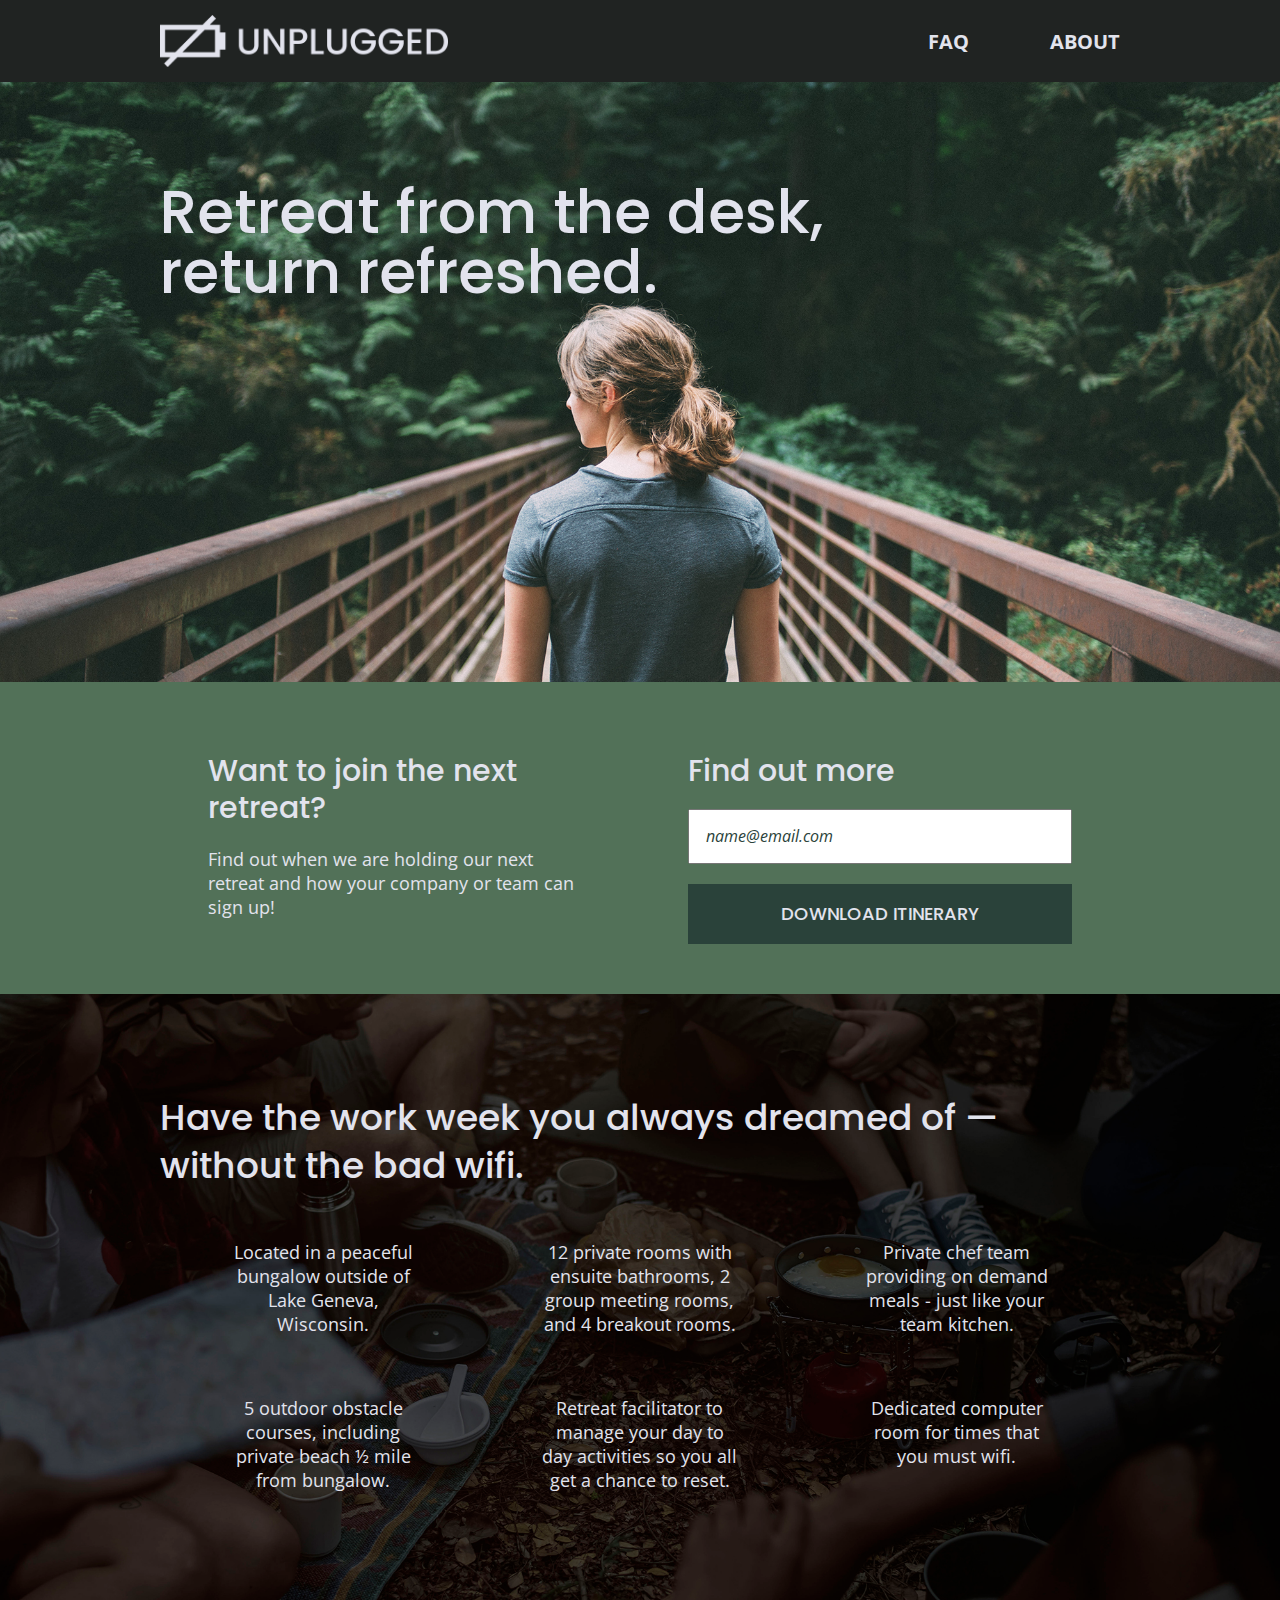
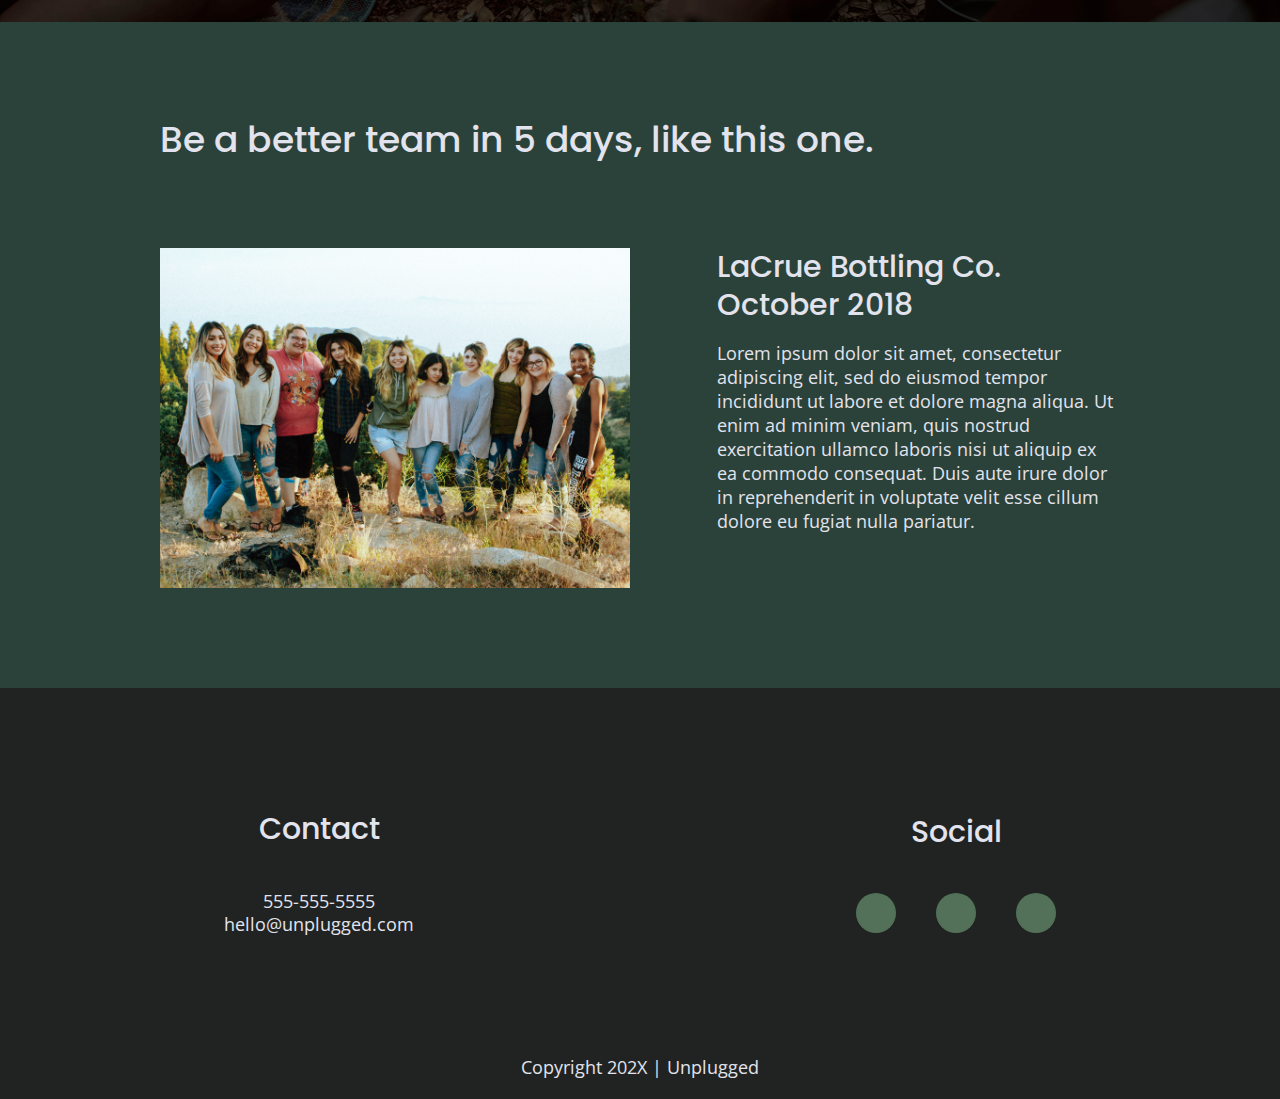
==== commit f747edd9: "Adding any other Icons that Site needs" ====
--- a/index.html
+++ b/index.html
@@ -13,6 +13,9 @@
   <!-- Place favicon.ico in the root directory -->
   <!-- Google Fonts -->
   <link href="https://fonts.googleapis.com/css?family=Open+Sans:400,700|Poppins:500,700" rel="stylesheet">
+  <!-- FontAwesome CDN version 5.5 -->
+  <link rel="stylesheet" href="https://use.fontawesome.com/releases/v5.5.0/css/all.css"
+    integrity="sha384-B4dIYHKNBt8Bc12p+WXckhzcICo0wtJAoU8YZTY5qE0Id1GSseTk6S+L3BlXeVIU" crossorigin="anonymous">
   <link rel="stylesheet" href="css/normalize.css">
   <link rel="stylesheet" href="css/main.css">
 </head>
@@ -71,6 +74,7 @@
         <div class="features-items">
           <article>
             <p class="fontawesome-icon">
+              <i class="fas fa-campground"></i>
             </p>
             <p class="features-item-description">
               Located in a peaceful bungalow outside of Lake Geneva, Wisconsin.
@@ -78,6 +82,7 @@
           </article>
           <article>
             <p class="fontawesome-icon">
+              <i class="fas fa-bed"></i>
             </p>
             <p class="features-item-description">
               12 private rooms with ensuite bathrooms, 2 group meeting rooms, and 4 breakout rooms.
@@ -85,6 +90,7 @@
           </article>
           <article>
             <p class="fontawesome-icon">
+              <i class="fas fa-utensils"></i>
             </p>
             <p class="features-item-description">
               Private chef team providing on demand meals - just like your team kitchen.
@@ -92,6 +98,7 @@
           </article>
           <article>
             <p class="fontawesome-icon">
+              <i class="fas fa-shoe-prints"></i>
             </p>
             <p class="features-item-description">
               5 outdoor obstacle courses, including private beach ½ mile from bungalow.
@@ -99,6 +106,7 @@
           </article>
           <article>
             <p class="fontawesome-icon">
+              <i class="fas fa-smile"></i>
             </p>
             <p class="features-item-description">
               Retreat facilitator to manage your day to day activities so you all get a chance to reset.
@@ -106,6 +114,7 @@
           </article>
           <article>
             <p class="fontawesome-icon">
+              <i class="fas fa-wifi"></i>
             </p>
             <p class="features-item-description">
               Dedicated computer room for times that you must wifi.
@@ -154,13 +163,13 @@
           <h4>Social</h4>
           <div class="social-icons">
             <p>
-              <a href="https://www.facebook.com/Skillcrush/" target="_blank"></a>
-            </p>
-            <p>
-              <a href="https://twitter.com/Skillcrush" target="_blank"></a>
-            </p>
-            <p>
-              <a href="https://www.instagram.com/skillcrush/" target="_blank"></a>
+              <a href="https://www.facebook.com/Skillcrush/" target="_blank"><i class="fab fa-facebook-f"></i></a>
+            </p>
+            <p>
+              <a href="https://twitter.com/Skillcrush" target="_blank"><i class="fab fa-twitter"></i></a>
+            </p>
+            <p>
+              <a href="https://www.instagram.com/skillcrush/" target="_blank"><i class="fab fa-instagram"></i></a>
             </p>
           </div>
         </div>
--- a/css/main.css
+++ b/css/main.css
@@ -126,6 +126,7 @@
     font-family: 'Poppins', sans-serif;
     font-weight: 500;
     font-size: 1.875em;
+    margin: 0;
   }
   
   h3,
@@ -230,9 +231,17 @@
   }
   
   footer .social-icons p {
+    background-color: #527158;
+    border-radius: 50%;
+    width: 40px;
+    height: 40px;
     display: flex;
     justify-content: center;
     align-items: center;
+  }
+  
+  footer .social-icons p i {
+    font-size: 1.3125em;
   }
   
   footer .copyright {
@@ -244,7 +253,7 @@
   /* Hero Area */
   
   .hero-area {
-    background: url("../img/unplugged-retreat.jpg");
+    background: url(../img/unplugged-retreat.jpg);
     background-size: cover;
     background-position: center;
     min-height: 500px;
@@ -293,36 +302,10 @@
     text-transform: uppercase;
   }
   
-  aside .form {
-    margin-top: 30px;
-  }
-  
-  input[type=text] {
-    box-sizing: border-box;
-    width: 100%;
-    color: #2a423a;
-    font-style: italic;
-    padding: 1em;
-  }
-  
-  input[type=button] {
-    width: 100%;
-    padding: 20px 0;
-    margin-top: 20px;
-    background-color: #2a423a;
-    font-family: 'Poppins', Helvetica, Arial, sans-serif;
-    font-weight: 500;
-    font-size: 1.125em;
-    color: #e2e3ed;
-    border: none;
-    text-align: center;
-    text-transform: uppercase;
-  }
-  
   /* Features */
   
   .features {
-    background: url("../img/unplugged-retreat-features.jpg");
+    background: url('../img/unplugged-retreat-features.jpg');
     background-size: cover;
     background-position: center;
     display: flex;
@@ -345,6 +328,11 @@
     flex-flow: row wrap;
   }
   
+  .features i {
+    font-size: 3.75em;
+    margin-bottom: 40px;
+  }
+  
   .features p {
     text-align: center;
     margin: 0;
@@ -376,6 +364,22 @@
     background-color: #527158;
     display: flex;
     justify-content: center;
+  }
+  
+  .map figure {
+    width: 100%;
+    height: 0;
+    padding-bottom: 125%;
+    overflow: hidden;
+    position: relative;
+  }
+  
+  .map iframe {
+    width: 100%;
+    height: 100%;
+    position: absolute;
+    top: 0;
+    left: 0;
   }
   
   .contact-section {
@@ -527,16 +531,6 @@
       line-height: 1.25;
     }
   
-    h2 {
-      font-size: 2.25em;
-      line-height: 1.333;
-    }
-  
-    h3 {
-      font-size: 1.5em;
-      line-height: 1.25;
-    }
-  
     /* Header */
     header {
       padding: 33px 0;
@@ -606,6 +600,10 @@
       width: 62%;
     }
   
+    .features i {
+      margin-bottom: 30px;
+    }
+  
     /* Reviews */
     .reviews article {
       display: flex;
@@ -651,6 +649,11 @@
       line-height: 1.285;
     }
   
+    footer .social-icons {
+      width: 12.5em;
+      justify-content: space-between;
+    }
+  
     footer .copyright {
       width: 100%;
     }
@@ -670,6 +673,10 @@
       width: 45%;
     }
   
+    .map figure {
+      padding-bottom: 45.5%;
+    }
+  
     .contact-section .content-wrapper h2 {
       width: 80%;
     }
@@ -746,7 +753,7 @@
   
     aside .content-wrapper .form-description,
     aside .content-wrapper .form {
-      width: 30%;
+      width: 40%;
     }
   
     .form-description p {
@@ -781,6 +788,9 @@
     /* ==========================================================================
     About Page
     ========================================================================== */
+    .map figure {
+      padding-bottom: 37.5%;
+    }
   
     .mission h2,
     .contact-section .content-wrapper h2 {
